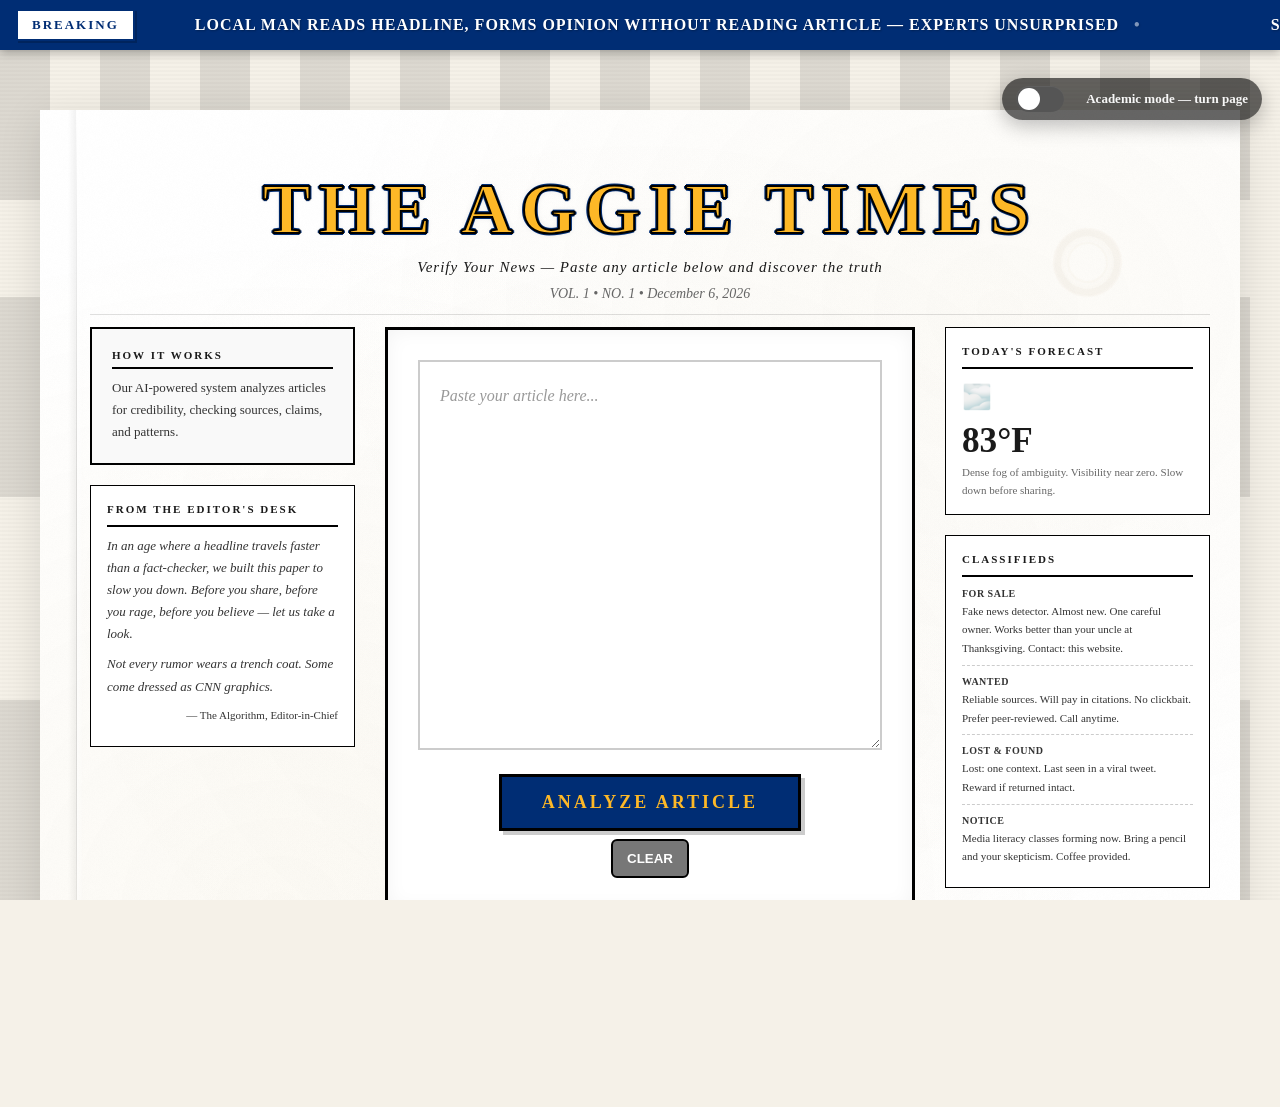
==== newsroom.html @ 31670857 "3/15/26 Updates" ====
<!DOCTYPE html>
<html lang="en">
<head>
  <meta charset="UTF-8" />
  <meta name="viewport" content="width=device-width, initial-scale=1.0" />
  <title>The Aggie Times • Fake News Detector</title>
  <style>
    /* Reset & Base */
    *, *::before, *::after {
      box-sizing: border-box;
    }

    html, body {
      margin: 0;
      padding: 0;
      min-height: 100vh;
      font-family: 'Times New Roman', Times, serif;
      background: #f5f1e8;
      color: #1a1a1a;
      overflow-x: hidden;
    }

    /* Printing Press Background */
    .press-bg {
      position: fixed;
      inset: 0;
      background: 
        repeating-linear-gradient(
          0deg,
          rgba(0,0,0,0.02) 0px,
          rgba(0,0,0,0.02) 2px,
          transparent 2px,
          transparent 4px
        ),
        #f5f1e8;
      z-index: 0;
      overflow: hidden;
    }

    .press-roller {
      position: absolute;
      width: 100%;
      height: 200px;
      background: repeating-linear-gradient(
        90deg,
        rgba(0,0,0,0.1) 0px,
        rgba(0,0,0,0.1) 50px,
        transparent 50px,
        transparent 100px
      );
      animation: roll 8s linear infinite;
    }

    .press-roller-1 {
      top: 0;
      animation-duration: 8s;
    }

    .press-roller-2 {
      top: 33%;
      animation-duration: 10s;
      animation-direction: reverse;
    }

    .press-roller-3 {
      bottom: 0;
      animation-duration: 12s;
    }

    @keyframes roll {
      from { transform: translateX(0); }
      to { transform: translateX(100px); }
    }

    /* Breaking News Ticker */
    .ticker-container {
      position: fixed;
      top: 0;
      left: 0;
      right: 0;
      height: 50px;
      background: #002D74;
      z-index: 1000;
      overflow: hidden;
      box-shadow: 0 2px 10px rgba(0,0,0,0.3);
      display: flex;
      align-items: center;
    }

    .ticker-label {
      flex-shrink: 0;
      background: #fff;
      color: #002D74;
      font-size: 13px;
      font-weight: 900;
      letter-spacing: 2px;
      padding: 6px 14px;
      margin-left: 16px;
      font-family: 'Times New Roman', Times, serif;
      text-transform: uppercase;
      border: 2px solid #002D74;
      box-shadow: 2px 2px 0 rgba(0,0,0,0.2);
      white-space: nowrap;
      z-index: 2;
    }

    .ticker-track-wrap {
      flex: 1;
      overflow: hidden;
      position: relative;
      height: 100%;
      display: flex;
      align-items: center;
    }

    .ticker {
      display: flex;
      white-space: nowrap;
      animation: tickerScroll 60s linear infinite;
    }

    .ticker-text {
      display: inline-block;
      padding: 0 60px;
      font-size: 16px;
      font-weight: 700;
      color: #fff;
      text-shadow: 1px 1px 2px rgba(0,0,0,0.3);
      letter-spacing: 1px;
    }

    .ticker-text .sep {
      opacity: 0.5;
      margin: 0 10px;
    }

    @keyframes tickerScroll {
      from { transform: translateX(0); }
      to { transform: translateX(-50%); }
    }

    /* Academic mode switch */
    .mode-switch-wrap {
      position: fixed;
      /* slightly higher so it sits between the ticker and newspaper */
      top: 78px;
      right: 18px;
      z-index: 1101;
      padding: 8px 14px; /* restored to previous length/size */
      background: rgba(0,0,0,0.6);
      border-radius: 999px;
      box-shadow: 0 6px 20px rgba(0,0,0,0.25);
      display: flex;
      align-items: center;
    }
    .mode-switch {
      display: inline-flex;
      align-items: center;
      gap: 12px;
      cursor: pointer;
      color: #fff;
      font-size: 14px;
      font-weight: 700;
      user-select: none;
    }
    .mode-switch input { display: none; }
    .mode-slider {
      width: 48px;
      height: 26px;
      background: #555;
      border-radius: 999px;
      position: relative;
      transition: background 0.25s ease, box-shadow 0.25s ease;
      box-shadow: inset 0 1px 0 rgba(255,255,255,0.06);
    }
    .mode-slider::after {
      content: '';
      position: absolute;
      width: 22px;
      height: 22px;
      background: #fff;
      border-radius: 50%;
      top: 2px;
      left: 2px;
      transition: transform 0.35s cubic-bezier(0.4, 0, 0.2, 1);
    }
    /* Toggle checked state: move knob and change background */
    .mode-switch input:checked + .mode-slider {
      background: #8FD19E; /* light green for academic mode */
      box-shadow: 0 2px 8px rgba(143,209,158,0.25);
      border: 1px solid rgba(0,0,0,0.12);
    }
    .mode-switch input:checked + .mode-slider::after {
      transform: translateX(24px);
    }
    .mode-switch .mode-label {
      margin-left: 10px;
      font-size: 13px;
      opacity: 0.95;
    }

    /* Masthead styling: restore classic centered masthead look.
       Keep site accent colors (blue/gold) used elsewhere in the header/ticker. */
    .newspaper-header {
      text-align: center;
      margin: 18px 0 12px;
      padding-bottom: 12px;
      border-bottom: 1px solid rgba(0,0,0,0.12);
    }
    .masthead {
      color: #FDB827; /* gold fill */
      font-family: 'Times New Roman', Times, serif;
      font-size: 72px; /* reduced from 96 to better match screenshot */
      font-weight: 900;
      letter-spacing: 8px;
      text-transform: uppercase;
      margin: 8px 0 6px;
      text-align: center;
      -webkit-text-stroke: 2px #000; /* black border */
      /* blue accent around letters + subtle glow */
      text-shadow:
        0 2px 0 #002D74,
        0 -2px 0 #002D74,
        2px 0 0 #002D74,
        -2px 0 0 #002D74,
        0 0 6px rgba(0,0,0,0.12);
    }
    .paper-tagline {
      margin-top: 6px;
      font-size: 15px;
      color: #333;
      font-style: italic;
      letter-spacing: 1px;
      text-align: center;
    }

    .aggies-logo {
      width: 60px;
      height: 60px;
      object-fit: contain;
      filter: drop-shadow(2px 2px 4px rgba(0,0,0,0.2));
      flex-shrink: 0;
      display: flex;
      align-items: center;
      justify-content: center;
      font-size: 50px;
      line-height: 1;
      position: relative;
    }

    .aggies-logo img {
      width: 100%;
      height: 100%;
      object-fit: contain;
      display: block;
    }

    .aggies-logo span {
      display: none;
    }

    .aggies-logo img[style*="display: none"] ~ span,
    .aggies-logo:not(:has(img)) span {
      display: block !important;
    }

    .date-line {
      font-size: 14px;
      color: #666;
      margin-top: 10px;
      font-style: italic;
    }

    .paper-tagline {
      font-size: 15px;
      color: #1a1a1a;
      margin-top: 8px;
      font-style: italic;
      letter-spacing: 1px;
    }

    /* Corner logo — positioned absolute, slightly rotated, in top-right of header */
    .corner-logo {
      position: absolute;
      top: -8px;
      right: -10px;
      width: 90px;
      height: 90px;
      object-fit: contain;
      transform: rotate(8deg);
      opacity: 0.85;
      filter: drop-shadow(1px 2px 4px rgba(0,0,0,0.15));
      /* Hide gracefully if image fails to load */
    }

    .corner-logo[src="ncat-logo.png"]:not([complete]) {
      display: none;
    }

    /* Newspaper Columns */
    .newspaper-content {
      display: grid;
      grid-template-columns: 1fr 2fr 1fr;
      gap: 30px;
      margin-bottom: 40px;
    }

    .column {
      display: flex;
      flex-direction: column;
      gap: 20px;
    }

    .headline-box {
      padding: 20px;
      border: 2px solid #000;
      background: #fff;
    }

    .headline {
      font-size: 2rem;
      font-weight: 900;
      margin: 0 0 10px;
      text-transform: uppercase;
      letter-spacing: 2px;
    }

    .subheadline {
      font-size: 1rem;
      margin: 0;
      color: #333;
      line-height: 1.6;
    }

    /* Article Box */
    .article-box {
      position: relative;
      padding: 30px;
      background: #fff;
      border: 3px solid #000;
      box-shadow: inset 0 0 20px rgba(0,0,0,0.05);
    }

    /* Ink Splatters */
    .ink-splatters {
      position: absolute;
      inset: 0;
      pointer-events: none;
      opacity: 0;
      transition: opacity 0.3s ease;
      z-index: 10;
    }

    .ink-splatters.active {
      opacity: 0.45;
    }

    .splatter {
      position: absolute;
      background: #1a1a1a;
      opacity: 0.45;
      animation: splatterAppear 0.6s ease-out backwards;
      filter: blur(1.5px);
    }

    .splatter-1 {
      width: 85px;
      height: 95px;
      top: 10%;
      left: 15%;
      clip-path: polygon(30% 0%, 70% 0%, 100% 30%, 100% 70%, 70% 100%, 30% 100%, 0% 70%, 0% 30%, 20% 10%, 50% 5%);
      transform: rotate(-15deg);
      animation-delay: 0.1s;
    }

    .splatter-2 {
      width: 65px;
      height: 70px;
      top: 30%;
      right: 20%;
      clip-path: polygon(40% 0%, 80% 0%, 100% 40%, 100% 80%, 60% 100%, 20% 100%, 0% 60%, 0% 20%, 25% 5%, 55% 10%);
      transform: rotate(25deg);
      animation-delay: 0.3s;
    }

    .splatter-3 {
      width: 110px;
      height: 105px;
      bottom: 25%;
      left: 10%;
      clip-path: polygon(25% 0%, 75% 0%, 100% 25%, 100% 75%, 75% 100%, 25% 100%, 0% 75%, 0% 25%, 15% 8%, 50% 3%);
      transform: rotate(-20deg);
      animation-delay: 0.5s;
    }

    .splatter-4 {
      width: 75px;
      height: 80px;
      top: 50%;
      right: 15%;
      clip-path: polygon(35% 0%, 65% 0%, 100% 35%, 100% 65%, 65% 100%, 35% 100%, 0% 65%, 0% 35%, 20% 12%, 50% 7%);
      transform: rotate(30deg);
      animation-delay: 0.7s;
    }

    .splatter-5 {
      width: 55px;
      height: 60px;
      bottom: 15%;
      right: 30%;
      clip-path: polygon(30% 0%, 70% 0%, 100% 30%, 100% 70%, 70% 100%, 30% 100%, 0% 70%, 0% 30%, 18% 8%, 50% 4%);
      transform: rotate(-25deg);
      animation-delay: 0.9s;
    }

    .splatter-6 {
      width: 95px;
      height: 100px;
      top: 20%;
      left: 50%;
      clip-path: polygon(28% 0%, 72% 0%, 100% 28%, 100% 72%, 72% 100%, 28% 100%, 0% 72%, 0% 28%, 22% 9%, 50% 5%);
      transform: rotate(18deg);
      animation-delay: 1.1s;
    }

    @keyframes splatterAppear {
      from {
        transform: scale(0) rotate(0deg);
        opacity: 0;
      }
      50% {
        transform: scale(1.1) rotate(180deg);
      }
      to {
        transform: scale(1) rotate(360deg);
        opacity: 0.75;
      }
    }

    .article-input {
      width: 100%;
      min-height: 300px;
      padding: 20px;
      font-size: 16px;
      line-height: 1.8;
      font-family: 'Times New Roman', Times, serif;
      color: #1a1a1a;
      background: #fff;
      border: 2px solid #ccc;
      resize: vertical;
      outline: none;
      transition: border-color 0.3s;
      position: relative;
      z-index: 1;
    }

    /* Highlight overlay that mirrors the textarea and shows <mark> highlights */
    .highlight-layer {
      position: absolute;
      left: 0; top: 0;
      pointer-events: auto; /* allow scrolling & Next button clicks */
      overflow: auto;
      font-family: 'Times New Roman', Times, serif;
      font-size: 16px;
      line-height: 1.8;
      color: transparent; /* real text comes from underlying textarea; marks will show background */
      z-index: 5;
      box-sizing: border-box;
    }
    .highlight-layer pre {
      margin: 0;
      color: #1a1a1a; /* text color for mirrored content */
      white-space: pre-wrap;
      word-break: break-word;
      font-family: inherit;
      font-size: inherit;
      line-height: inherit;
      padding: 20px; /* match textarea padding */
      box-sizing: border-box;
    }
    .highlight-layer mark {
      background: rgba(255, 230, 0, 0.45);
      padding: 0 2px;
      border-radius: 3px;
    }
    .highlight-layer mark.sig-quotes { background: rgba(196,30,58,0.25); }
    .highlight-layer mark.sig-stats { background: rgba(36,123,160,0.25); }
    .highlight-layer mark.sig-hedge { background: rgba(255,165,0,0.25); }
    .highlight-layer mark.sig-author { background: rgba(40,167,69,0.2); }
    .highlight-layer mark.sig-citations { background: rgba(0,45,116,0.18); }

    .highlight-next {
      position: absolute;
      right: 14px;
      top: 8px;
      z-index: 6;
      pointer-events: auto;
      background: rgba(0,0,0,0.7);
      color: #fff;
      border: none;
      padding: 6px 8px;
      border-radius: 6px;
      cursor: pointer;
      font-weight: 700;
      font-size: 12px;
    }

    .article-input::placeholder {
      color: #999;
      font-style: italic;
    }

    .article-input:focus {
      border-color: #c41e3a;
      box-shadow: 0 0 0 3px rgba(196, 30, 58, 0.1);
    }

    .analyze-btn {
      margin-top: 20px;
      padding: 15px 40px;
      font-size: 18px;
      font-weight: 900;
      font-family: 'Times New Roman', Times, serif;
      text-transform: uppercase;
      letter-spacing: 3px;
      color: #FDB827;
      background: #002D74;
      border: 3px solid #000;
      cursor: pointer;
      transition: all 0.3s ease;
      position: relative;
      z-index: 1;
      box-shadow: 4px 4px 0 rgba(0,0,0,0.2);
      display: block;
      margin-left: auto;
      margin-right: auto;
    }

    .analyze-btn:hover {
      background: #001f4f;
      transform: translateY(-2px);
      box-shadow: 6px 6px 0 rgba(0,0,0,0.2);
    }

    .analyze-btn:active {
      transform: translateY(0);
      box-shadow: 2px 2px 0 rgba(0,0,0,0.2);
    }

    .analyze-btn:disabled {
      opacity: 0.6;
      cursor: not-allowed;
      transform: none;
    }

    .info-box {
      padding: 20px;
      border: 2px solid #000;
      background: #f9f9f9;
    }

    .info-box h3 {
      font-size: 11px;
      font-weight: 900;
      margin: 0 0 8px;
      text-transform: uppercase;
      letter-spacing: 2px;
      border-bottom: 2px solid #000;
      padding-bottom: 6px;
      font-family: 'Times New Roman', Times, serif;
    }

    .info-box p {
      margin: 0;
      line-height: 1.7;
      color: #333;
      font-size: 13px;
    }

    /* Result Section */
    .result-section {
      margin-top: 40px;
      padding: 30px;
      border: 3px solid #000;
      background: #fff;
      display: none;
    }

    .result-section.show {
      display: block;
      animation: resultAppear 0.5s ease-out;
    }

    @keyframes resultAppear {
      from {
        opacity: 0;
        transform: translateY(20px);
      }
      to {
        opacity: 1;
        transform: translateY(0);
      }
    }

    /* Stamp Container */
    .stamp-container {
      position: relative;
      display: flex;
      justify-content: center;
      align-items: center;
      min-height: 200px;
      margin-bottom: 30px;
    }

    .stamp {
      position: absolute;
      padding: 30px 60px;
      border: 8px solid;
      border-radius: 5px;
      background: rgba(255,255,255,0.95);
      transform: rotate(-5deg);
      opacity: 0;
      pointer-events: none;
      box-shadow: 0 10px 30px rgba(0,0,0,0.3);
    }

    .stamp.verified {
      border-color: #28a745;
      color: #28a745;
    }

    .stamp.fake {
      border-color: #c41e3a;
      color: #c41e3a;
    }

    .stamp.show {
      opacity: 1;
      animation: stampAppear 0.6s cubic-bezier(0.68, -0.55, 0.265, 1.55);
    }

    @keyframes stampAppear {
      0% {
        transform: scale(0) rotate(-5deg);
        opacity: 0;
      }
      50% {
        transform: scale(1.2) rotate(-5deg);
      }
      100% {
        transform: scale(1) rotate(-5deg);
        opacity: 1;
      }
    }

    .stamp-text {
      font-size: 4rem;
      font-weight: 900;
      text-transform: uppercase;
      letter-spacing: 8px;
      text-align: center;
      margin-bottom: 10px;
    }

    .stamp-date {
      font-size: 1rem;
      text-align: center;
      font-weight: 700;
      text-transform: uppercase;
      letter-spacing: 2px;
    }

    .result-details {
      padding: 20px;
      background: #f9f9f9;
      border: 2px solid #000;
      font-size: 16px;
      line-height: 1.8;
      color: #333;
    }

    /* ===== AGED PAPER TEXTURE ===== */
    /* 3D page-turn effect: perspective + rotateY transforms */
    .flip-container {
      position: relative;
      width: 100%;
      perspective: 1200px;
      -webkit-perspective: 1200px;
      perspective-origin: left center;
    }
    .flip-container .newspaper-container {
      position: absolute;
      left: 0;
      top: 0;
      right: 0;
      width: 100%;
      transition: transform 0.48s cubic-bezier(0.4,0,0.2,1), box-shadow 0.3s ease, opacity 0.3s ease;
      transform-style: preserve-3d;
      backface-visibility: hidden;
      transform-origin: left center;
      will-change: transform;
    }
    .flip-container .page-front {
      z-index: 3;
      transform: rotateY(0deg) translateZ(0);
      box-shadow: 0 10px 40px rgba(0,0,0,0.12);
      pointer-events: auto;
    }
    .flip-container .page-back {
      z-index: 2;
      transform: rotateY(-180deg) translateZ(0);
      box-shadow: none;
      pointer-events: none;
    }
    .flip-container.flipped .page-front {
      transform: rotateY(180deg) translateZ(0);
      pointer-events: none;
      box-shadow: none;
    }
    .flip-container.flipped .page-back {
      transform: rotateY(0deg) translateZ(0);
      pointer-events: auto;
      box-shadow: 0 10px 40px rgba(0,0,0,0.12);
    }

    .newspaper-container {
      position: relative;
      z-index: 1;
      max-width: 1200px;
      margin: 0 auto;
      padding: 40px 30px 40px 50px; /* extra left for fold */
      background: #fff;
      box-shadow:
        0 0 30px rgba(0,0,0,0.2),
        inset 0 0 120px rgba(180,150,80,0.08),
        inset 0 0 60px rgba(100,80,40,0.05);
      min-height: calc(100vh - 180px);
      transition: margin-top 0.3s ease;
      backface-visibility: hidden;
    }
    /* space between the top ticker / controls and the newspaper header */
    .newspaper-wrapper {
      padding-top: 110px; /* move newspaper up closer to header */
    }

    /* Noise/grain overlay for aged paper */
    .newspaper-container::before {
      content: '';
      position: absolute;
      inset: 0;
      background-image:
        url("data:image/svg+xml,%3Csvg viewBox='0 0 200 200' xmlns='http://www.w3.org/2000/svg'%3E%3Cfilter id='noise'%3E%3CfeTurbulence type='fractalNoise' baseFrequency='0.9' numOctaves='4' stitchTiles='stitch'/%3E%3CfeColorMatrix type='saturate' values='0'/%3E%3C/filter%3E%3Crect width='100%25' height='100%25' filter='url(%23noise)' opacity='0.04'/%3E%3C/svg%3E");
      background-repeat: repeat;
      background-size: 150px 150px;
      pointer-events: none;
      z-index: 0;
      opacity: 0.6;
      mix-blend-mode: multiply;
    }

    /* Subtle yellowing / aging gradient */
    .newspaper-container::after {
      content: '';
      position: absolute;
      inset: 0;
      background: radial-gradient(ellipse at 20% 80%, rgba(210,180,100,0.07) 0%, transparent 60%),
                  radial-gradient(ellipse at 80% 20%, rgba(200,170,90,0.05) 0%, transparent 50%),
                  radial-gradient(ellipse at 50% 50%, rgba(180,150,80,0.03) 0%, transparent 70%);
      pointer-events: none;
      z-index: 0;
    }

    /* Make sure content appears above paper texture layers */
    .newspaper-header,
    .newspaper-content,
    .result-section,
    .newspaper-footer {
      position: relative;
      z-index: 1;
    }

    /* ===== FOLD CREASE (left edge) ===== */
    .fold-crease {
      position: absolute;
      left: 36px;
      top: 0;
      bottom: 0;
      width: 1px;
      background: linear-gradient(
        to bottom,
        transparent 0%,
        rgba(0,0,0,0.06) 10%,
        rgba(0,0,0,0.12) 30%,
        rgba(0,0,0,0.15) 50%,
        rgba(0,0,0,0.12) 70%,
        rgba(0,0,0,0.06) 90%,
        transparent 100%
      );
      z-index: 2;
      pointer-events: none;
    }

    /* shadow to left of fold gives 3D paper effect */
    .fold-crease::before {
      content: '';
      position: absolute;
      left: -8px;
      top: 0;
      bottom: 0;
      width: 8px;
      background: linear-gradient(to right, transparent, rgba(0,0,0,0.05));
    }

    .fold-crease::after {
      content: '';
      position: absolute;
      left: 1px;
      top: 0;
      bottom: 0;
      width: 6px;
      background: linear-gradient(to right, rgba(255,255,255,0.5), transparent);
    }

    /* ===== COFFEE RING STAIN ===== */
    .coffee-ring {
      position: absolute;
      width: 90px;
      height: 90px;
      border-radius: 50%;
      border: 6px solid rgba(150, 100, 40, 0.10);
      box-shadow:
        0 0 0 2px rgba(150, 100, 40, 0.05),
        inset 0 0 8px rgba(150, 100, 40, 0.07);
      pointer-events: none;
      z-index: 2;
      transform: rotate(-12deg);
    }

    .coffee-ring::before {
      content: '';
      position: absolute;
      inset: 6px;
      border-radius: 50%;
      border: 2px solid rgba(150, 100, 40, 0.04);
    }

    .coffee-ring-1 {
      bottom: 80px;
      right: 60px;
      width: 90px;
      height: 90px;
    }

    .coffee-ring-2 {
      top: 120px;
      right: 120px;
      width: 65px;
      height: 65px;
      transform: rotate(8deg);
      border-color: rgba(130, 90, 30, 0.07);
      opacity: 0.7;
    }

    /* ===== NEWSPAPER FOOTER ===== */
    .newspaper-footer {
      border-top: 3px double #000;
      margin-top: 40px;
      padding-top: 16px;
      display: grid;
      grid-template-columns: 1fr 1fr 1fr;
      gap: 20px;
      font-size: 11px;
      color: #555;
      line-height: 1.6;
    }

    .newspaper-footer .foot-col {
      padding: 0 10px;
    }

    .newspaper-footer .foot-col:not(:last-child) {
      border-right: 1px solid #ccc;
    }

    .newspaper-footer strong {
      display: block;
      font-size: 10px;
      letter-spacing: 1px;
      text-transform: uppercase;
      margin-bottom: 6px;
      border-bottom: 1px solid #ccc;
      padding-bottom: 4px;
    }

    /* ===== EDITORS DESK / WEATHER / CLASSIFIEDS BOXES ===== */
    .editors-box, .weather-box, .classifieds-box {
      padding: 14px 16px;
      border: 1.5px solid #000;
      background: #fff;
      font-size: 13px;
      line-height: 1.7;
    }

    .editors-box h4, .weather-box h4, .classifieds-box h4 {
      margin: 0 0 8px;
      font-size: 11px;
      text-transform: uppercase;
      letter-spacing: 2px;
      border-bottom: 2px solid #000;
      padding-bottom: 6px;
      font-weight: 900;
    }

    .editors-box p, .weather-box p, .classifieds-box p {
      margin: 0 0 8px;
      color: #333;
      font-style: italic;
    }

    .editors-sig {
      font-style: normal !important;
      font-size: 11px;
      color: #666;
      text-align: right;
      margin-top: 6px !important;
    }

    .weather-temp {
      font-size: 2.2rem;
      font-weight: 900;
      line-height: 1;
      margin: 6px 0 4px;
      font-style: normal !important;
      color: #1a1a1a;
    }

    .weather-icon {
      font-size: 1.5rem;
    }

    .weather-detail {
      font-size: 11px;
      color: #666;
      font-style: normal !important;
    }

    .classifieds-item {
      border-bottom: 1px dashed #ccc;
      padding-bottom: 7px;
      margin-bottom: 7px;
      font-size: 11px;
      color: #333;
      font-style: normal !important;
    }

    .classifieds-item:last-child {
      border-bottom: none;
      margin-bottom: 0;
    }

    .classifieds-item strong {
      display: block;
      font-size: 10px;
      text-transform: uppercase;
      letter-spacing: 0.5px;
    }

    /* ===== STOP THE PRESSES TOAST ===== */
    .stop-presses-toast {
      position: fixed;
      top: 70px;
      left: 50%;
      transform: translateX(-50%) translateY(-20px);
      background: #1a1a1a;
      color: #fff;
      font-family: 'Times New Roman', Times, serif;
      font-size: 13px;
      font-weight: 900;
      letter-spacing: 3px;
      text-transform: uppercase;
      padding: 10px 28px;
      border: 2px solid #c41e3a;
      box-shadow: 0 4px 20px rgba(0,0,0,0.4);
      opacity: 0;
      pointer-events: none;
      transition: opacity 0.3s ease, transform 0.3s ease;
      z-index: 1100;
      white-space: nowrap;
    }

    .stop-presses-toast.show {
      opacity: 1;
      transform: translateX(-50%) translateY(0);
    }

    /* ===== Responsive ===== */
    @media (max-width: 968px) {
      .newspaper-content {
        grid-template-columns: 1fr;
      }

      .masthead {
        font-size: 2.5rem;
        letter-spacing: 4px;
      }

      .stamp-text {
        font-size: 2.5rem;
        letter-spacing: 4px;
      }

      .newspaper-footer {
        grid-template-columns: 1fr;
      }

      .newspaper-footer .foot-col:not(:last-child) {
        border-right: none;
        border-bottom: 1px solid #ccc;
        padding-bottom: 12px;
      }
    }
  </style>
</head>
<body>
  <!-- Printing press background animation -->
  <div class="press-bg">
    <div class="press-roller press-roller-1"></div>
    <div class="press-roller press-roller-2"></div>
    <div class="press-roller press-roller-3"></div>
  </div>

  <!-- Result Banner (shows VERIFIED or FAKE - impossible to miss) -->
  <div class="result-banner" id="resultBanner">
    <span class="result-banner-text" id="resultBannerText"></span>
  </div>

  <!-- Academic mode switch -->
  <div class="mode-switch-wrap">
    <label class="mode-switch">
      <input type="checkbox" id="academicMode" />
      <span class="mode-slider"></span>
      <span class="mode-label">Academic mode — turn page</span>
    </label>
  </div>

  <!-- Breaking News Ticker -->
  <div class="ticker-container">
    <div class="ticker-label">BREAKING</div>
    <div class="ticker-track-wrap">
      <div class="ticker" id="tickerTrack"></div>
    </div>
  </div>

  <!-- Newspaper with page-turn -->
  <div class="newspaper-wrapper" id="newspaperWrapper">
    <div class="flip-container" id="flipContainer">
      <!-- FRONT PAGE -->
      <div class="newspaper-container page-front">
        <!-- Server error banner (hidden unless server errors occur) -->
        <div id="serverErrorBanner" style="display:none; position:fixed; top:58px; left:50%; transform:translateX(-50%); z-index:1200; background:#c41e3a; color:#fff; padding:8px 12px; border-radius:6px; box-shadow:0 4px 12px rgba(0,0,0,0.25); font-weight:700;">Server unreachable — results may be unavailable</div>
        <div class="fold-crease"></div>
        <div class="coffee-ring coffee-ring-1"></div>
        <div class="coffee-ring coffee-ring-2"></div>
        <div class="newspaper-header">
          <img src="ncat-logo.png" alt="NCAT Aggies" class="corner-logo">
          <h1 class="masthead">THE AGGIE TIMES</h1>
          <div class="paper-tagline">Verify Your News &mdash; Paste any article below and discover the truth</div>
          <div class="date-line">VOL. 1 • NO. 1 • <span id="currentDate"></span></div>
        </div>
        <div class="newspaper-content">
          <div class="column left-column">
            <div class="info-box">
              <h3>HOW IT WORKS</h3>
              <p>Our AI-powered system analyzes articles for credibility, checking sources, claims, and patterns.</p>
            </div>
            <div class="editors-box">
              <h4>From the Editor's Desk</h4>
              <p>In an age where a headline travels faster than a fact-checker, we built this paper to slow you down. Before you share, before you rage, before you believe — let us take a look.</p>
              <p>Not every rumor wears a trench coat. Some come dressed as CNN graphics.</p>
              <p class="editors-sig">— The Algorithm, Editor-in-Chief</p>
            </div>
          </div>
          <div class="column center-column">
            <div class="article-box" id="articleBox">
              <div class="ink-splatters" id="inkSplatters">
                <div class="splatter splatter-1"></div>
                <div class="splatter splatter-2"></div>
                <div class="splatter splatter-3"></div>
                <div class="splatter splatter-4"></div>
                <div class="splatter splatter-5"></div>
                <div class="splatter splatter-6"></div>
              </div>
              <textarea class="article-input" id="articleInput" placeholder="Paste your article here..." rows="12"></textarea>
              <div style="display:flex; flex-direction:column; align-items:center; gap:8px;">
                <button class="analyze-btn" id="analyzeBtn">
                  <span class="btn-text">ANALYZE ARTICLE</span>
                  <span class="btn-loading" style="display:none;">ANALYZING...</span>
                </button>
                <button id="clearBtn" class="btn" style="padding:10px 14px; font-weight:700; background:#777; color:#fff; border:2px solid #000; cursor:pointer; border-radius:6px;">CLEAR</button>
              </div>
            </div>
          </div>
          <div class="column right-column">
            <div class="weather-box" id="weatherBox">
              <h4>Today's Forecast</h4>
              <div class="weather-icon" id="weatherIcon">⛅</div>
              <div class="weather-temp" id="weatherTemp">—°</div>
              <div class="weather-detail" id="weatherDetail">Partly cloudy with a <strong>HIGH CHANCE</strong> of misinformation. Carry your critical thinking umbrella.</div>
            </div>
            <div class="classifieds-box">
              <h4>Classifieds</h4>
              <div class="classifieds-item">
                <strong>For Sale</strong>
                Fake news detector. Almost new. One careful owner. Works better than your uncle at Thanksgiving. Contact: this website.
              </div>
              <div class="classifieds-item">
                <strong>Wanted</strong>
                Reliable sources. Will pay in citations. No clickbait. Prefer peer-reviewed. Call anytime.
              </div>
              <div class="classifieds-item">
                <strong>Lost & Found</strong>
                Lost: one context. Last seen in a viral tweet. Reward if returned intact.
              </div>
              <div class="classifieds-item">
                <strong>Notice</strong>
                Media literacy classes forming now. Bring a pencil and your skepticism. Coffee provided.
              </div>
            </div>
          </div>
        </div>
        <div class="result-section" id="resultSection">
          <div class="stamp-container" id="stampContainer">
            <div class="stamp verified" id="verifiedStamp">
              <div class="stamp-text">VERIFIED</div>
              <div class="stamp-date">AUTHENTIC</div>
            </div>
            <div class="stamp fake" id="fakeStamp">
              <div class="stamp-text">FAKE</div>
              <div class="stamp-date">UNVERIFIED</div>
            </div>
          </div>
          <div class="result-details" id="resultDetails"></div>
        </div>

        <footer class="newspaper-footer">
          <div class="foot-col">
            <strong>Editorial Board</strong>
            Editor-in-Chief: The Algorithm<br>
            Deputy Editor: Gradient Descent<br>
            Fact-Check Desk: Neural Net<br>
            Corrections: Backpropagation
          </div>
          <div class="foot-col" style="text-align:center;">
            <strong>The Aggie Times</strong>
            Printed by Aggie Press, A&amp;T Campus<br>
            <em>Est. 2025 • Truth Above All</em><br>
            <br>
            <small style="font-size:10px; color:#888;">Price: Free (truth is priceless)</small>
          </div>
          <div class="foot-col" style="text-align:right;">
            <strong>Subscription Info</strong>
            Digital: Free forever<br>
            Print: Ask your professor<br>
            Archives: Coming soon<br>
            Tip line: paste@aggietimes.edu
          </div>
        </footer>
      </div>

      <!-- BACK PAGE (Academic Edition) -->
      <div class="newspaper-container page-back">
        <div class="fold-crease"></div>
        <div class="coffee-ring coffee-ring-1"></div>
        <div class="coffee-ring coffee-ring-2"></div>
        <div class="newspaper-header academic-header">
          <img src="ncat-logo.png" alt="NCAT Aggies" class="corner-logo">
          <h1 class="masthead">THE AGGIE TIMES</h1>
          <div class="paper-tagline">Academic Edition &mdash; Stricter verification for research and high-stakes fact-checking</div>
          <div class="academic-rule"></div>
          <div class="date-line">VOL. 1 • NO. 1 • <span id="currentDateBack"></span> &nbsp;•&nbsp; <span class="academic-badge">ACADEMIC EDITION</span></div>
        </div>
        <div class="newspaper-content">
          <div class="column left-column">
            <div class="editors-box academic-box" style="border-color:#1a5f1a;">
              <h4 style="border-color:#1a5f1a;">What We Check</h4>
              <div class="check-item">
                <span class="check-label">Source Credibility</span>
                <p class="check-desc">Are citations peer-reviewed? Do named outlets have editorial standards?</p>
              </div>
              <div class="check-item">
                <span class="check-label">Claim Consistency</span>
                <p class="check-desc">Do the article's claims align internally and with established record?</p>
              </div>
              <div class="check-item">
                <span class="check-label">Emotional Language</span>
                <p class="check-desc">High-affect language and loaded framing are flagged as credibility risks.</p>
              </div>
              <div class="check-item">
                <span class="check-label">Citation Quality</span>
                <p class="check-desc">Vague sourcing ("experts say") is weighted against specific attributions.</p>
              </div>
              <div class="check-item">
                <span class="check-label">Publication Context</span>
                <p class="check-desc">Satire sites, known misinformation outlets, and unverified blogs are flagged.</p>
              </div>
            </div>
          </div>
          <div class="column center-column">
            <div class="article-box" id="articleBoxAcademic">
              <div class="ink-splatters" id="inkSplattersAcademic">
                <div class="splatter splatter-1"></div>
                <div class="splatter splatter-2"></div>
                <div class="splatter splatter-3"></div>
                <div class="splatter splatter-4"></div>
                <div class="splatter splatter-5"></div>
                <div class="splatter splatter-6"></div>
              </div>
              <textarea class="article-input" id="articleInputAcademic" placeholder="Paste your article here (academic verification)..." rows="12"></textarea>
              <div style="display:flex; flex-direction:column; align-items:center; gap:8px;">
                <button class="analyze-btn academic-btn" id="analyzeBtnAcademic">
                  <span class="btn-text">ANALYZE (ACADEMIC)</span>
                  <span class="btn-loading" style="display:none;">ANALYZING...</span>
                </button>
                <button id="clearBtnAcademic" class="btn" style="padding:10px 14px; font-weight:700; background:#145214; color:#fff; border:2px solid #000; cursor:pointer; border-radius:6px;">CLEAR</button>
              </div>
            </div>
          </div>
          <div class="column right-column">
            <div class="info-box academic-box">
              <h3>ACADEMIC MODE</h3>
              <p>Uses stricter criteria, claim extraction, and evidence-based prompts. Best for research and high-stakes verification.</p>
            </div>
            <div class="classifieds-box academic-box" style="border-color:#1a5f1a;">
              <h4 style="border-color:#1a5f1a;">Research Standards</h4>
              <div class="classifieds-item">
                <strong>Burden of Proof</strong>
                Academic mode requires corroboration from at least two independent, verifiable sources before a claim is considered credible.
              </div>
              <div class="classifieds-item">
                <strong>Citing a Flagged Article</strong>
                If an article is flagged, note it as "unverified" in your bibliography and seek a primary source for the underlying claim.
              </div>
              <div class="classifieds-item">
                <strong>Confidence Scores</strong>
                Results include a confidence percentage. Scores below 75% should be treated as inconclusive for academic purposes.
              </div>
            </div>
          </div>
        </div>
        <div class="result-section" id="resultSectionAcademic">
          <div class="stamp-container" id="stampContainerAcademic">
            <div class="stamp verified" id="verifiedStampAcademic">
              <div class="stamp-text">VERIFIED</div>
              <div class="stamp-date">AUTHENTIC</div>
            </div>
            <div class="stamp fake" id="fakeStampAcademic">
              <div class="stamp-text">FAKE</div>
              <div class="stamp-date">UNVERIFIED</div>
            </div>
          </div>
          <div class="result-details" id="resultDetailsAcademic"></div>
        </div>

        <footer class="newspaper-footer">
          <div class="foot-col">
            <strong>Academic Standards</strong>
            Verification Method: LLM + LSTM<br>
            Evidence Threshold: Strict<br>
            Confidence Required: 75%+<br>
            Last Model Update: 2025
          </div>
          <div class="foot-col" style="text-align:center;">
            <strong>The Aggie Times — Academic Edition</strong>
            Printed by Aggie Press, A&amp;T Campus<br>
            <em>Est. 2025 • Truth Above All</em><br>
            <br>
            <small style="font-size:10px; color:#888;">For research use. Not a substitute for peer review.</small>
          </div>
          <div class="foot-col" style="text-align:right;">
            <strong>Research Desk</strong>
            Editor: The Algorithm<br>
            Fact-Check: Neural Net<br>
            Citations: Backpropagation<br>
            Contact: research@aggietimes.edu
          </div>
        </footer>
      </div>
    </div>
  </div>

  <!-- Stop the Presses Toast -->
  <div class="stop-presses-toast" id="stopPressesToast">🗞 STOP THE PRESSES!</div>

  <script>
    // ===== DATE =====
    var dateStr = new Date().toLocaleDateString('en-US', { year: 'numeric', month: 'long', day: 'numeric' });
    document.getElementById('currentDate').textContent = dateStr;
    var backEl = document.getElementById('currentDateBack');
    if (backEl) backEl.textContent = dateStr;

    // ===== DYNAMIC TICKER HEADLINES =====
    var TICKER_HEADLINES = [
      "LOCAL MAN READS HEADLINE, FORMS OPINION WITHOUT READING ARTICLE — EXPERTS UNSURPRISED",
      "STUDY: 9 OUT OF 10 STUDIES CITED ON SOCIAL MEDIA WERE MISREAD",
      "SCIENTISTS BAFFLED AS VIRAL POST TURNS OUT TO BE FROM 2014",
      "POLITICIAN CLAIMS QUOTE WAS 'TAKEN OUT OF CONTEXT' — QUOTE WAS ENTIRE SPEECH",
      "UNCLE AT THANKSGIVING CITED AS MOST PROLIFIC FAKE NEWS SPREADER OF DECADE",
      "BREAKING: SCREENSHOT OF TWEET USED AS PRIMARY SOURCE FOR SECOND TIME THIS WEEK",
      "AREA NEWSPAPER FACT-CHECKS SELF, FINDS MIXED RESULTS",
      "EXPERTS WARN OF DANGEROUS NEW DISORDER: READING ONLY THE HEADLINE",
      "AGGIE TIMES FAKE NEWS DETECTOR ACHIEVES SENTIENCE, STILL RECOMMENDS CITING YOUR SOURCES",
      "MAN WHO 'DID HIS OWN RESEARCH' REPORTEDLY GOOGLED FOR 4 MINUTES",
      "MISINFORMATION TRAVELS AROUND WORLD BEFORE TRUTH LACES UP BOOTS — AGAIN",
      "LOCAL GRANDMA SHARES ARTICLE FROM 'CHANNEL45NEWSDAILYINFO.NET' — WE'RE ON THE CASE",
      "CLICKBAIT HEADLINE CONTAINS EXACTLY ONE TRUTHFUL WORD — SOURCES SAY",
      "JOURNALISTS STILL EXIST, CONTINUE DOING JOURNALISM DESPITE RUMORS TO CONTRARY",
    ];

    function buildTicker(headlines) {
      var track = document.getElementById('tickerTrack');
      if (!track) return;
      // Double the set so seamless loop works
      var allItems = headlines.concat(headlines);
      var html = allItems.map(function(h) {
        return '<span class="ticker-text">' + h + ' <span class="sep">•</span></span>';
      }).join('');
      track.innerHTML = html;
      // Dynamically set animation duration based on content length
      var totalChars = allItems.reduce(function(acc, h) { return acc + h.length; }, 0);
      var duration = Math.max(40, totalChars * 0.12);
      track.style.animationDuration = duration + 's';
    }

    buildTicker(TICKER_HEADLINES);

    function setTickerAnalyzing() {
      var track = document.getElementById('tickerTrack');
      if (!track) return;
      var msgs = [
        "FACT-CHECK IN PROGRESS — STAND BY FOR VERDICT",
        "PRESSES ROLLING — AWAITING ANALYSIS RESULTS",
        "REPORTER ON THE SCENE — GATHERING EVIDENCE NOW",
        "HOLD THE FRONT PAGE — ANALYSIS UNDERWAY",
      ];
      var doubled = msgs.concat(msgs);
      track.innerHTML = doubled.map(function(m) {
        return '<span class="ticker-text" style="color:#ffe080;">' + m + ' <span class="sep" style="opacity:0.5;">◆</span></span>';
      }).join('');
      track.style.animationDuration = '20s';
    }

    function resetTicker() {
      buildTicker(TICKER_HEADLINES);
    }

    // ===== WEATHER BOX =====
    var weatherConditions = [
      { icon: '⛈', temp: null, detail: 'Severe misinformation storm. Do not share without umbrella.' },
      { icon: '⛅', temp: null, detail: 'Partly cloudy with a <strong>HIGH CHANCE</strong> of misinformation. Carry your critical thinking umbrella.' },
      { icon: '☀️', temp: null, detail: 'Clear skies for media literacy today. Good day to read primary sources.' },
      { icon: '🌫️', temp: null, detail: 'Dense fog of ambiguity. Visibility near zero. Slow down before sharing.' },
      { icon: '🌪️', temp: null, detail: 'Viral tornado conditions. Seek shelter in reputable outlets.' },
      { icon: '❄️', temp: null, detail: 'Ice-cold takes incoming. Warm up with some verified facts.' },
    ];
    var todayWeather = weatherConditions[Math.floor(Math.random() * weatherConditions.length)];
    var fakeTemp = Math.floor(Math.random() * 30) + 55; // 55–84°F
    document.getElementById('weatherIcon').textContent = todayWeather.icon;
    document.getElementById('weatherTemp').textContent = fakeTemp + '°F';
    document.getElementById('weatherDetail').innerHTML = todayWeather.detail;

    // ===== STOP THE PRESSES TOAST =====
    function showStopThePresses() {
      var toast = document.getElementById('stopPressesToast');
      if (!toast) return;
      toast.classList.add('show');
      setTimeout(function() { toast.classList.remove('show'); }, 2200);
    }

    // ===== STAMP SOUND =====
    function playStampSound() {
      try {
        var audioContext = new (window.AudioContext || window.webkitAudioContext)();
        var oscillator = audioContext.createOscillator();
        var gainNode = audioContext.createGain();
        oscillator.connect(gainNode);
        gainNode.connect(audioContext.destination);
        oscillator.frequency.value = 200;
        oscillator.type = 'square';
        gainNode.gain.setValueAtTime(0.3, audioContext.currentTime);
        gainNode.gain.exponentialRampToValueAtTime(0.01, audioContext.currentTime + 0.1);
        oscillator.start(audioContext.currentTime);
        oscillator.stop(audioContext.currentTime + 0.1);
      } catch (e) {}
    }

    var newspaperWrapper = document.getElementById('newspaperWrapper');
    var flipContainer = document.getElementById('flipContainer');
    var academicModeCheckbox = document.getElementById('academicMode');
    var articleInput = document.getElementById('articleInput');
    var articleInputAcademic = document.getElementById('articleInputAcademic');
    var analyzeBtn = document.getElementById('analyzeBtn');
    var analyzeBtnAcademic = document.getElementById('analyzeBtnAcademic');
    var clearBtn = document.getElementById('clearBtn');
    var clearBtnAcademic = document.getElementById('clearBtnAcademic');
    var resultBanner = document.getElementById('resultBanner');
    var resultBannerText = document.getElementById('resultBannerText');
    var serverBanner = document.getElementById('serverErrorBanner');

    function displayBanner(msg, kind) {
      try {
        if (!serverBanner) return;
        // kind: 'error'|'success'|'warn'
        var bg = kind === 'success' ? '#28a745' : (kind === 'warn' ? '#ff8c00' : '#c41e3a');
        serverBanner.style.background = bg;
        serverBanner.style.display = 'block';
        serverBanner.textContent = msg;
        setTimeout(function(){ serverBanner.style.display = 'none'; }, 6000);
      } catch (e) { console.log('banner failed', e); }
    }

    function animatePageFlip(toAcademic) {
      if (!flipContainer) return;
      if (flipContainer.classList.contains('is-flipping')) return;

      var activePage = toAcademic
        ? document.querySelector('.page-front')
        : document.querySelector('.page-back');
      var activeHeight = activePage ? activePage.offsetHeight : flipContainer.offsetHeight;
      if (activeHeight > 0) {
        flipContainer.style.height = activeHeight + 'px';
      }

      flipContainer.classList.remove('to-back', 'to-front');
      flipContainer.classList.add('is-flipping', toAcademic ? 'to-back' : 'to-front');

      // Apply the flipped class immediately so the UI responds to the click without perceived delay,
      // then remove the temporary flipping classes after the transition completes.
      flipContainer.classList.toggle('flipped', toAcademic);

      setTimeout(function() {
        flipContainer.classList.remove('is-flipping', 'to-back', 'to-front');
        flipContainer.style.height = 'auto';
        syncFlipHeight();
      }, 480);
    }

    if (academicModeCheckbox && flipContainer) {
      flipContainer.classList.toggle('flipped', academicModeCheckbox.checked);
      academicModeCheckbox.addEventListener('change', function() {
        var isChecked = this.checked;
        if (isChecked) articleInputAcademic.value = articleInput.value;
        else articleInput.value = articleInputAcademic.value;

        animatePageFlip(isChecked);

        if (newspaperWrapper) {
          var topOffset = newspaperWrapper.getBoundingClientRect().top + window.scrollY - 60;
          window.scrollTo({ top: Math.max(0, topOffset), behavior: 'smooth' });
        }
      });
    }

    function syncFlipHeight() {
      if (!flipContainer) return;
      flipContainer.style.height = 'auto';
    }

    // Run on load and on resize
    window.addEventListener('load', syncFlipHeight);
    window.addEventListener('resize', syncFlipHeight);

    articleInput.addEventListener('input', function() {
      if (!academicModeCheckbox || !academicModeCheckbox.checked) articleInputAcademic.value = this.value;
    });
    if (articleInputAcademic) {
      articleInputAcademic.addEventListener('input', function() {
        if (academicModeCheckbox && academicModeCheckbox.checked) articleInput.value = this.value;
      });
    }

    // ===== PASTE SANITIZER =====
    function cleanPastedText(text) {
      if (!text) return '';
      // remove image URLs
      text = text.replace(/\bhttps?:\/\/\S+\.(?:jpg|jpeg|png|gif|svg|webp)(?:\?\S*)?/gi, '');
      // remove markdown image syntax
      text = text.replace(/!\[.*?\]\(.*?\)/g, '');
      // strip any HTML tags that may have been copied
      text = text.replace(/<[^>]+>/g, '');
      // normalize whitespace
      text = text.replace(/\r\n/g, '\n').replace(/\t/g, ' ');

      var lines = text.split(/\n+/).map(function(l){ return l.trim(); }).filter(Boolean);
      var keep = [];
      var skipWords = ['related', 'advert', 'sponsored', 'share', 'comments', 'read more', 'see also', 'related articles'];
      for (var i=0;i<lines.length;i++){
        var l = lines[i];
        var ll = l.toLowerCase();
        // skip short noisy lines
        if (l.length < 30) continue;
        // skip boilerplate lines / ad indicators
        var skip = false;
        for (var k=0;k<skipWords.length;k++){ if (ll.indexOf(skipWords[k]) !== -1) { skip = true; break; } }
        if (skip) continue;
        // skip lines that look like image captions or source credits
        if (/^(image|photo|picture|caption|photograph|source|credit|by)[:\-\s]/i.test(l)) continue;
        // skip lines containing common agency credits or copyright markers
        if (/\b(getty|reuters|ap\b|associated press|shutterstock|©|copyright|via)\b/i.test(l)) continue;
        // remove inline/parenthetical captions like "(Photo: ...)", "— Photo by ...", "(Image: ...)"
        if (/\(?(?:photo|image|picture|caption|photograph)[^)]*\)?/i.test(l)) continue;

        // Heuristic: remove headline/teaser-like lines
        //  - many Title Case words, short length, no sentence-ending punctuation
        var words = l.split(/\s+/).filter(Boolean);
        var titleCaseCount = 0;
        for (var j=0;j<words.length;j++){ if (/^[A-Z][a-z]/.test(words[j])) titleCaseCount++; }
        var titleRatio = words.length ? (titleCaseCount / words.length) : 0;
        var hasCamel = /[a-z][A-Z]/.test(l); // e.g., 'Morning VitalityNerve'
        var adKeywords = /\b(costco|shoppers|find|facelift|buy|deal|promo|sponsored|subscribe|subscribe|bottle|vitality|nerve)\b/i;
        if ((titleRatio > 0.6 && l.length < 120 && !/[.!?]\s*$/.test(l)) || hasCamel || adKeywords.test(l)) continue;

        keep.push(l);
      }

      if (keep.length === 0) {
        // fallback: return original cleaned text but stripped of tiny lines
        return lines.join('\n\n');
      }
      return keep.join('\n\n');
    }

    function handlePasteIntoTextarea(e) {
      try {
        e.preventDefault();
        var clipboard = (e.clipboardData || window.clipboardData);
        var pasted = clipboard.getData('text/plain') || '';
        var cleaned = cleanPastedText(pasted);
        var ta = e.target;
        var start = ta.selectionStart || 0;
        var end = ta.selectionEnd || 0;
        var val = ta.value || '';
        ta.value = val.slice(0, start) + cleaned + val.slice(end);
        var newPos = start + cleaned.length;
        ta.selectionStart = ta.selectionEnd = newPos;
        // trigger input handlers to sync academic/regular fields
        ta.dispatchEvent(new Event('input', { bubbles: true }));
      } catch (err) { console.error('paste sanitize failed', err); }
    }

    if (articleInput) articleInput.addEventListener('paste', handlePasteIntoTextarea);
    if (articleInputAcademic) articleInputAcademic.addEventListener('paste', handlePasteIntoTextarea);

      // Helper: select/scroll to first match of a regex or substring inside a textarea
      function focusMatchInTextarea(ta, pattern) {
        if (!ta || !pattern) return false;
        var text = ta.value || '';
        var idx = -1;
        if (pattern instanceof RegExp) {
          var m = text.match(pattern);
          if (m && m.index !== undefined) idx = m.index;
          else if (m && m[0]) idx = text.indexOf(m[0]);
        } else {
          idx = text.toLowerCase().indexOf(pattern.toLowerCase());
        }
        if (idx >= 0) {
          var len = 0;
          if (pattern instanceof RegExp) {
            var m2 = text.substring(idx).match(pattern);
            len = m2 && m2[0] ? m2[0].length : 0;
          } else {
            len = pattern.length;
          }
          ta.focus();
          ta.selectionStart = idx;
          ta.selectionEnd = idx + Math.max(1, len);
          ta.scrollTop = ta.selectionStart; // rough
          return true;
        }
        return false;
      }

    function resetResults(opts) {
      var r = opts.resultSection, v = opts.verifiedStamp, f = opts.fakeStamp, d = opts.resultDetails, ink = opts.inkSplatters;
      if (r) r.classList.remove('show');
      if (v) v.classList.remove('show');
      if (f) f.classList.remove('show');
      resultBanner.classList.remove('show', 'verified', 'fake');
      resultBannerText.textContent = '';
      if (newspaperWrapper) newspaperWrapper.classList.remove('has-result-banner');
      if (d) d.textContent = '';
      if (ink) {
        var splatters = ink.querySelectorAll('.splatter');
        splatters.forEach(function(splatter) {
          splatter.style.animation = 'none';
          setTimeout(function() { splatter.style.animation = ''; }, 10);
        });
        ink.classList.remove('active');
      }
      // Remove any highlight overlays and restore textarea editable state
      function _removeOverlay(boxId, taId) {
        try {
          var box = document.getElementById(boxId);
          if (!box) return;
          var ov = box.querySelector('.highlight-layer');
          if (ov) {
            // remove scroll handlers
            try { if (ov._onScroll) ov.removeEventListener('scroll', ov._onScroll); } catch (e) {}
            ov.remove();
          }
          var nb = box.querySelector('.highlight-next');
          if (nb) nb.remove();
        } catch (e) {}
        try {
          var ta = document.getElementById(taId);
          if (ta) { ta.readOnly = false; ta.style.color = ''; ta.style.caretColor = ''; }
          try { if (ta && ta._onScroll) { ta.removeEventListener('scroll', ta._onScroll); ta._onScroll = null; } } catch (e) {}
        } catch (e) {}
      }
      _removeOverlay('articleBox','articleInput');
      _removeOverlay('articleBoxAcademic','articleInputAcademic');
    }

    function runAnalysis(isAcademic) {
      var textarea = isAcademic ? articleInputAcademic : articleInput;
      var btn = isAcademic ? analyzeBtnAcademic : analyzeBtn;
      var inkSplatters = document.getElementById(isAcademic ? 'inkSplattersAcademic' : 'inkSplatters');
      var resultSection = document.getElementById(isAcademic ? 'resultSectionAcademic' : 'resultSection');
      var verifiedStamp = document.getElementById(isAcademic ? 'verifiedStampAcademic' : 'verifiedStamp');
      var fakeStamp = document.getElementById(isAcademic ? 'fakeStampAcademic' : 'fakeStamp');
      var resultDetails = document.getElementById(isAcademic ? 'resultDetailsAcademic' : 'resultDetails');

      var text = textarea.value.trim();
      if (!text) {
        alert('Please paste an article to analyze');
        textarea.focus();
        return;
      }

      btn.disabled = true;
      btn.querySelector('.btn-text').style.display = 'none';
      btn.querySelector('.btn-loading').style.display = 'inline';

      resetResults({
        resultSection: resultSection,
        verifiedStamp: verifiedStamp,
        fakeStamp: fakeStamp,
        resultDetails: resultDetails,
        inkSplatters: inkSplatters
      });

      setTickerAnalyzing();

      setTimeout(function() {
        var isVerified = Math.random() > 0.5;
        inkSplatters.classList.remove('active');
        resultSection.classList.add('show');
        resultBannerText.textContent = isVerified ? '✓ VERIFIED — This article is authentic' : '✗ FAKE — This article is not credible';
        resultBanner.classList.remove('verified', 'fake');
        resultBanner.classList.add('show', isVerified ? 'verified' : 'fake');
        if (newspaperWrapper) newspaperWrapper.classList.add('has-result-banner');
        playStampSound();
        showStopThePresses();
        resetTicker();
        setTimeout(function() { resultSection.scrollIntoView({ behavior: 'smooth', block: 'start' }); }, 100);

        // Show ink splatters only for non-academic fake results
        if (!isVerified && !isAcademic) {
          inkSplatters.classList.add('active');
        } else {
          inkSplatters.classList.remove('active');
        }

        // Build richer result details: confidence bar, LSTM signals, LLM explanation, claims to double-check
        var confBase = isAcademic ? 70 : 60;
        var confidence = Math.min(99, Math.floor(confBase + Math.random() * (100 - confBase)));

        // Simple claim extraction (first few sentence fragments)
        var sentences = text.split(/\.|\n|\?|!/).map(function(s){ return s.trim(); }).filter(Boolean);
        var claims = sentences.slice(0,3).map(function(s){ return s.length > 140 ? s.slice(0,137) + '...' : s; });

        var lstmScore = (0.4 + Math.random() * 0.5).toFixed(2);
        var lstmSignals = ['stylistic drift','clickbait headline','hedging language','low source density'];
        var chosenSignals = lstmSignals.sort(function(){return 0.5 - Math.random();}).slice(0,2).join(', ');

        // Additional content-signal heuristics
        var authorMatch = null;
        var authorRx = /^by\s+([A-Z][\w\-\.\s]{2,80})/mi;
        var am = text.match(authorRx);
        if (am) authorMatch = am[1].trim();

        // Citation count (unique URLs)
        var urlRx = /https?:\/\/[^\s\)]+/gi;
        var urls = (text.match(urlRx) || []);
        var uniqueUrls = Array.from(new Set(urls));
        var citationCount = uniqueUrls.length;

        // Hedging & qualifiers (count matches via regex)
        var hedgeWords = ['may','might','could','possibly','suggests','appears','seem','likely','reportedly','according to','claims'];
        var hedgeRx = new RegExp('\\b(' + hedgeWords.map(function(w){ return w.replace(/[.*+?^${}()|[\]\\]/g,'\\$&'); }).join('|') + ')\\b','gi');
        var hedgeMatches = text.match(hedgeRx) || [];
        var hedgeCount = hedgeMatches.length;

        // Suspicious statistics: numbers/percentages without an adjacent source keyword
        var statRx = /\b\d{1,3}(?:,\d{3})*(?:\.\d+)?(?:\s?%| percent)?\b/g;
        var suspiciousStats = [];
        var statMatch;
        while ((statMatch = statRx.exec(text)) !== null) {
          var s = statMatch[0];
          var idx = statMatch.index;
          var context = text.substring(Math.max(0, idx-80), Math.min(text.length, idx+80)).toLowerCase();
          if (!/source|according|study|survey|report|cdc|who|doi|journal/.test(context)) {
            suspiciousStats.push({text: s, index: idx});
          }
        }

        // Unattributed quotes: quoted strings without nearby attribution words
        var quoteRx = /"([^"]{15,240})"/g;
        var unattributed = [];
        var q;
        while ((q = quoteRx.exec(text)) !== null) {
          var qi = q.index;
          var ctxt = text.substring(Math.max(0, qi-60), Math.min(text.length, qi+q[0].length+60)).toLowerCase();
          if (!/said|says|according to|told|stated|wrote|tweeted/.test(ctxt)) unattributed.push({text: q[1], index: qi});
        }

        var llmExplanation = isVerified
          ? 'The LLM explanation finds supporting context and corroborating sources for the article claims.'
          : 'The LLM notes unsupported assertions, factual inconsistencies, and missing primary sources.';

        var suffix = isAcademic ? 'Academic' : '';
        var html = '';
          html += '<h3 style="margin-top:0; color:' + (isVerified ? '#28a745' : '#c41e3a') + '; font-weight:900;">' + (isVerified ? '✓ VERIFIED ARTICLE' : '✗ FAKE NEWS DETECTED') + '</h3>';
          html += '<div style="display:flex; gap:14px; align-items:center; margin-top:8px; flex-wrap:wrap;">';
          html += '<div style="flex:1; min-width:220px;">';
          html += '<div style="font-weight:700; margin-bottom:6px;">Confidence</div>';
          html += '<div style="background:#eee; border:1px solid #ddd; height:14px; border-radius:8px; overflow:hidden;">';
          html += '<div id="confidenceFill' + suffix + '" style="height:100%; width:' + confidence + '%; background:' + (isVerified ? '#28a745' : '#c41e3a') + '; transition:width:600ms ease;"></div>';
          html += '</div>';
          html += '<div style="font-size:13px; color:#333; margin-top:6px;">' + confidence + '%</div>';
          html += '</div>';

          // (removed inline LSTM summary — detailed panels below)

          html += '</div>'; // end top row

          // Collapsible detailed panels placed under the confidence bar for better structure
          html += '<div style="margin-top:12px; display:flex; flex-direction:column; gap:10px;">';

          // LSTM details
          html += '<details id="detailsLSTM' + suffix + '" style="background:#f7fbff; border:1px solid #e6f0ff; padding:8px; border-radius:6px;">';
          html += '<summary style="font-weight:900; cursor:pointer;">Content Signals</summary>';
          // display presence as binary (1 if any match found) to avoid confusing counts
          var displayAuthor = authorMatch ? 1 : 0;
          var displayCitation = citationCount > 0 ? 1 : 0;
          var displayHedge = hedgeCount > 0 ? 1 : 0;
          var displayQuotes = (unattributed && unattributed.length) ? 1 : 0;
          var displayStats = (suspiciousStats && suspiciousStats.length) ? 1 : 0;

          html += '<div style="margin-top:8px; font-size:13px; color:#333; display:flex; flex-direction:column; gap:8px;">';
          html += '<div><strong title="Detected bylines like \"By Name\">Author:</strong> ' + (authorMatch ? ('<span>' + authorMatch + '</span> <button class="btn small" data-signal="author' + suffix + '" style="margin-left:8px; padding:3px 8px;">Highlight</button>') : '<em>Not found</em>') + '</div>';
          html += '<div><strong title="Unique external links found in the article">Citation present:</strong> ' + displayCitation + ' <button class="btn small" data-signal="citations' + suffix + '" style="margin-left:8px; padding:3px 8px;">Show URLs</button></div>';
          html += '<div><strong title="Hedging words (may/might/appears) that weaken claims">Hedging / Qualifiers:</strong> ' + displayHedge + ' <button class="btn small" data-signal="hedge' + suffix + '" style="margin-left:8px; padding:3px 8px;">Highlight</button></div>';
          html += '<div><strong title="Quoted text that lacks nearby attribution (e.g., \"said\")">Unattributed quotes present:</strong> ' + displayQuotes + ' <button class="btn small" data-signal="quotes' + suffix + '" style="margin-left:8px; padding:3px 8px;">Highlight</button></div>';
          html += '<div><strong title="Numbers/percentages that lack a nearby source or citation">Suspicious statistics present:</strong> ' + displayStats + ' <button class="btn small" data-signal="stats' + suffix + '" style="margin-left:8px; padding:3px 8px;">Highlight</button></div>';
          html += '</div>';
          html += '</details>';

          // LLM details
          html += '<details id="detailsLLM' + suffix + '" style="background:#f7fbff; border:1px solid #e6f0ff; padding:8px; border-radius:6px;">';
          html += '<summary style="font-weight:900; cursor:pointer;">LLM Explanation</summary>';
          html += '<div id="llmCard' + suffix + '" style="margin-top:8px; font-size:13px;">' + llmExplanation + '</div>';
          html += '</details>';

          // Claims details
          html += '<details id="detailsClaims' + suffix + '" style="background:#f7fbff; border:1px solid #e6f0ff; padding:8px; border-radius:6px;">';
          html += '<summary style="font-weight:900; cursor:pointer;">Claims to Double-Check</summary>';
          html += '<ol id="claimsList' + suffix + '" style="margin:8px 0 0 18px; font-size:13px;">';
        if (claims.length) {
          for (var i=0;i<claims.length;i++) html += '<li>' + claims[i] + '</li>';
        } else {
          html += '<li>No clear claims detected — check quoted assertions and statistics.</li>';
        }
          html += '</ol>';
          html += '</details>';

          html += '</div>'; // end panels container

          html += '<div style="margin-top:12px; color:#333;">';
          if (isVerified) html += '<p>Sources: Multiple verified items found. Consider citing primary sources for each major claim.</p>';
          else html += '<p>Issues Found: Unverified claims, questionable sources, inconsistent information. Consider checking the claims listed above.</p>';
          html += '</div>';

        // append feedback controls (agree/disagree) and download fallback
        var feedbackHtml = '<div style="margin-top:12px; display:flex; gap:8px; flex-wrap:wrap;">';
        feedbackHtml += '<button id="btnAgree' + suffix + '" class="btn" style="background:#28a745; padding:8px 12px;">I agree</button>';
        feedbackHtml += '<button id="btnDisagree' + suffix + '" class="btn" style="background:#c41e3a; padding:8px 12px;">I disagree</button>';
        feedbackHtml += '<button id="btnDownloadFeedback' + suffix + '" class="btn" style="background:#444; padding:8px 12px;">Download feedback</button>';
        feedbackHtml += '</div>';

        resultDetails.innerHTML = html + (isAcademic ? '<p><em>Academic mode: stricter verification applied.</em></p>' : '') + feedbackHtml;

        // attach feedback handlers
        setTimeout(function() {
          var sendFeedback = function(payload) {
            // Attempt to POST to backend /feedback; fallback to localStorage if that fails
            fetch('/feedback', {
              method: 'POST', headers: { 'Content-Type': 'application/json' }, body: JSON.stringify(payload)
            }).then(function(resp){ if (!resp.ok) throw new Error('bad resp'); return resp.json(); }).then(function(j){ console.log('feedback saved', j); displayBanner('Feedback saved', 'success'); }).catch(function(){
              // fallback: save to localStorage array
              var key = 'fakenews_feedback';
              var arr = JSON.parse(localStorage.getItem(key) || '[]');
              arr.push(Object.assign({ts: new Date().toISOString()}, payload));
              localStorage.setItem(key, JSON.stringify(arr));
              displayBanner('Feedback saved locally — use Download to export', 'warn');
            });
          };

          var btnA = document.getElementById('btnAgree' + suffix);
          var btnD = document.getElementById('btnDisagree' + suffix);
          var btnDL = document.getElementById('btnDownloadFeedback' + suffix);
          if (btnA) btnA.addEventListener('click', function(){ sendFeedback({item_type:'article', item_text:text, action:'agree', label: isVerified ? 'agree_verified' : 'agree_unverified', metadata:{mode: isAcademic ? 'academic' : 'regular'}}); });
          if (btnD) btnD.addEventListener('click', function(){ sendFeedback({item_type:'article', item_text:text, action:'disagree', label: isVerified ? 'disagree_verified' : 'disagree_unverified', metadata:{mode: isAcademic ? 'academic' : 'regular'}}); });
          if (btnDL) btnDL.addEventListener('click', function(){
            var key = 'fakenews_feedback'; var arr = JSON.parse(localStorage.getItem(key) || '[]');
            if (!arr.length) { alert('No local feedback to download'); return; }
            var csv = 'timestamp,item_type,item_text,action,label,claim_index,metadata\n';
            arr.forEach(function(r){ csv += (r.ts||'') + ',' + '"' + (r.item_type||'') + '","' + (r.item_text||'').replace(/"/g,'""') + '","' + (r.action||'') + '","' + (r.label||'') + '","' + (r.claim_index||'') + '","' + JSON.stringify(r.metadata||{}) + '"\n'; });
            var blob = new Blob([csv], {type:'text/csv'});
            var url = URL.createObjectURL(blob);
            var a = document.createElement('a'); a.href = url; a.download = 'feedback_local.csv'; document.body.appendChild(a); a.click(); a.remove(); URL.revokeObjectURL(url);
          });

          // attach claim action handlers
          var claimButtons = document.querySelectorAll('[data-claim-action]');
          claimButtons.forEach(function(btn){ btn.addEventListener('click', function(e){
            var action = this.getAttribute('data-claim-action');
            var ci = parseInt(this.getAttribute('data-claim-index'));
            var claimText = this.getAttribute('data-claim-text');
            sendFeedback({item_type:'claim', item_text:claimText, action:action, claim_index:ci, metadata:{mode:isAcademic? 'academic':'regular'}});
          }); });
        }, 40);

          // wire up signal buttons (highlight/show)
          var wireBtns = function() {
            var ta = isAcademic ? document.getElementById('articleInputAcademic') : document.getElementById('articleInput');
            var parent = document.getElementById('detailsLSTM' + suffix);
            if (!parent) return;
            var bAuthor = parent.querySelector('[data-signal="author' + suffix + '"]');
            var bCite = parent.querySelector('[data-signal="citations' + suffix + '"]');
            var bHedge = parent.querySelector('[data-signal="hedge' + suffix + '"]');
            var bQuotes = parent.querySelector('[data-signal="quotes' + suffix + '"]');
            var bStats = parent.querySelector('[data-signal="stats' + suffix + '"]');

            // Highlight-all overlay implementation: show all occurrences with an overlay mirror and a small Next button
            function escapeHtml(s) { return (s+'').replace(/&/g,'&amp;').replace(/</g,'&lt;').replace(/>/g,'&gt;').replace(/"/g,'&quot;'); }
            function escRegex(s){ return (s+'').replace(/[-\\/\^$*+?.()|[\]{}]/g,'\\$&'); }
            function showHighlightsFor(pattern, markClass, opts) {
              try {
                var boxEl = isAcademic ? document.getElementById('articleBoxAcademic') : document.getElementById('articleBox');
                if (!boxEl) { alert('Unable to show highlights'); return; }
                // remove existing overlay
                var existing = boxEl.querySelector('.highlight-layer'); if (existing) existing.remove();
                var existingNext = boxEl.querySelector('.highlight-next'); if (existingNext) existingNext.remove();

                var text = ta.value || '';
                var regex = pattern;
                if (!regex) { alert('No pattern provided'); return; }
                // produce highlighted HTML by replacing matches with <mark>
                var matches = text.match(regex);
                if (!matches || !matches.length) { alert('No matches found'); return; }

                var highlighted = text.replace(regex, function(m){ return '<mark class="' + (markClass||'') + '">' + escapeHtml(m) + '</mark>'; });

                // build overlay and position it exactly over the textarea
                var overlay = document.createElement('div'); overlay.className = 'highlight-layer';
                var pre = document.createElement('pre');
                pre.innerHTML = highlighted.replace(/\n/g,'\n');
                overlay.appendChild(pre);
                // compute textarea rect relative to article box so overlay fits exactly
                var taRect = ta.getBoundingClientRect();
                var boxRect = boxEl.getBoundingClientRect();
                overlay.style.left = (taRect.left - boxRect.left) + 'px';
                overlay.style.top = (taRect.top - boxRect.top) + 'px';
                overlay.style.width = taRect.width + 'px';
                overlay.style.height = taRect.height + 'px';
                boxEl.appendChild(overlay);

                // make textarea read-only and hide its text so mirrored content is visible
                ta.readOnly = true;
                ta.style.color = 'transparent';
                ta.style.caretColor = 'transparent';

                // auto-scroll to first match and sync overlay <-> textarea scrolling
                var marks = overlay.querySelectorAll('mark');
                if (marks && marks.length) {
                  var idx = 0;
                  var scrollToMark = function(i) {
                    var m = marks[i];
                    if (!m) return;
                    // ensure overlay scrolls so mark is visible
                    overlay.scrollTop = m.offsetTop - 8;
                    // also scroll outer page so article box is visible
                    var globalTop = boxEl.getBoundingClientRect().top + window.scrollY - 100;
                    window.scrollTo({ top: Math.max(0, globalTop), behavior: 'smooth' });
                    // flash a faint outline
                    m.style.transition = 'box-shadow 160ms ease';
                    m.style.boxShadow = '0 0 0 3px rgba(255,255,255,0.6)';
                    setTimeout(function(){ m.style.boxShadow = ''; }, 360);
                  };
                  scrollToMark(0);
                  // add Next button
                  var nextBtn = document.createElement('button'); nextBtn.className = 'highlight-next'; nextBtn.textContent = 'Next';
                  nextBtn.addEventListener('click', function(){ if (!marks.length) return; idx = (idx+1) % marks.length; scrollToMark(idx); });
                  boxEl.appendChild(nextBtn);

                  // Sync overlay <-> textarea scrolling so user can scroll naturally
                  overlay._onScroll = function() { try { ta.scrollTop = overlay.scrollTop; } catch (e){} };
                  overlay.addEventListener('scroll', overlay._onScroll);
                  ta._onScroll = function() { try { overlay.scrollTop = ta.scrollTop; } catch (e){} };
                  ta.addEventListener('scroll', ta._onScroll);
                }
              } catch (e) { console.error('highlight failed', e); alert('Highlight failed'); }
            }

            if (bAuthor && authorMatch) bAuthor.addEventListener('click', function(){
              var rx = new RegExp('\\bby\\s+' + escRegex(authorMatch), 'gi');
              showHighlightsFor(rx, 'sig-author');
            });
            if (bCite) bCite.addEventListener('click', function(){
              if (!uniqueUrls || !uniqueUrls.length) { alert('No URLs found in text'); return; }
              // build a regex that matches any of the URLs
              var alt = uniqueUrls.map(function(u){ return escRegex(u); }).join('|');
              var rx = new RegExp('(' + alt + ')', 'gi');
              showHighlightsFor(rx, 'sig-citations');
            });
            if (bHedge) bHedge.addEventListener('click', function(){ showHighlightsFor(new RegExp(hedgeRx.source, 'gi'), 'sig-hedge'); });
            if (bQuotes && unattributed.length) bQuotes.addEventListener('click', function(){
              var alt = unattributed.map(function(q){ return escRegex('"' + q.text + '"'); }).join('|');
              var rx = new RegExp('(' + alt + ')', 'gi');
              showHighlightsFor(rx, 'sig-quotes');
            });
            if (bStats && suspiciousStats.length) bStats.addEventListener('click', function(){
              var alt = suspiciousStats.map(function(s){ return escRegex(s.text); }).join('|');
              var rx = new RegExp('(' + alt + ')', 'gi');
              showHighlightsFor(rx, 'sig-stats');
            });
          };
          wireBtns();
        if (isVerified) verifiedStamp.classList.add('show'); else fakeStamp.classList.add('show');

        btn.disabled = false;
        btn.querySelector('.btn-text').style.display = 'inline';
        btn.querySelector('.btn-loading').style.display = 'none';
      }, 3000);
    }

    if (analyzeBtn) analyzeBtn.addEventListener('click', function() { runAnalysis(false); });
    if (analyzeBtnAcademic) analyzeBtnAcademic.addEventListener('click', function() { runAnalysis(true); });

    if (clearBtn) clearBtn.addEventListener('click', function(){
      if (articleInput) articleInput.value = '';
      if (articleInputAcademic) articleInputAcademic.value = '';
      if (articleInput) articleInput.focus();
      // clear results for regular view
      resetResults({
        resultSection: document.getElementById('resultSection'),
        verifiedStamp: document.getElementById('verifiedStamp'),
        fakeStamp: document.getElementById('fakeStamp'),
        resultDetails: document.getElementById('resultDetails'),
        inkSplatters: document.getElementById('inkSplatters')
      });
    });

    if (clearBtnAcademic) clearBtnAcademic.addEventListener('click', function(){
      if (articleInput) articleInput.value = '';
      if (articleInputAcademic) articleInputAcademic.value = '';
      if (articleInputAcademic) articleInputAcademic.focus();
      // clear results for academic view
      resetResults({
        resultSection: document.getElementById('resultSectionAcademic'),
        verifiedStamp: document.getElementById('verifiedStampAcademic'),
        fakeStamp: document.getElementById('fakeStampAcademic'),
        resultDetails: document.getElementById('resultDetailsAcademic'),
        inkSplatters: document.getElementById('inkSplattersAcademic')
      });
    });

    if (articleInput) {
      articleInput.addEventListener('keydown', function(e) {
        if (e.key === 'Enter' && !e.shiftKey && !analyzeBtn.disabled) {
          e.preventDefault();
          analyzeBtn.click();
        }
      });
    }
    if (articleInputAcademic) {
      articleInputAcademic.addEventListener('keydown', function(e) {
        if (e.key === 'Enter' && !e.shiftKey && !analyzeBtnAcademic.disabled) {
          e.preventDefault();
          analyzeBtnAcademic.click();
        }
      });
    }
  </script>
</body>
</html>
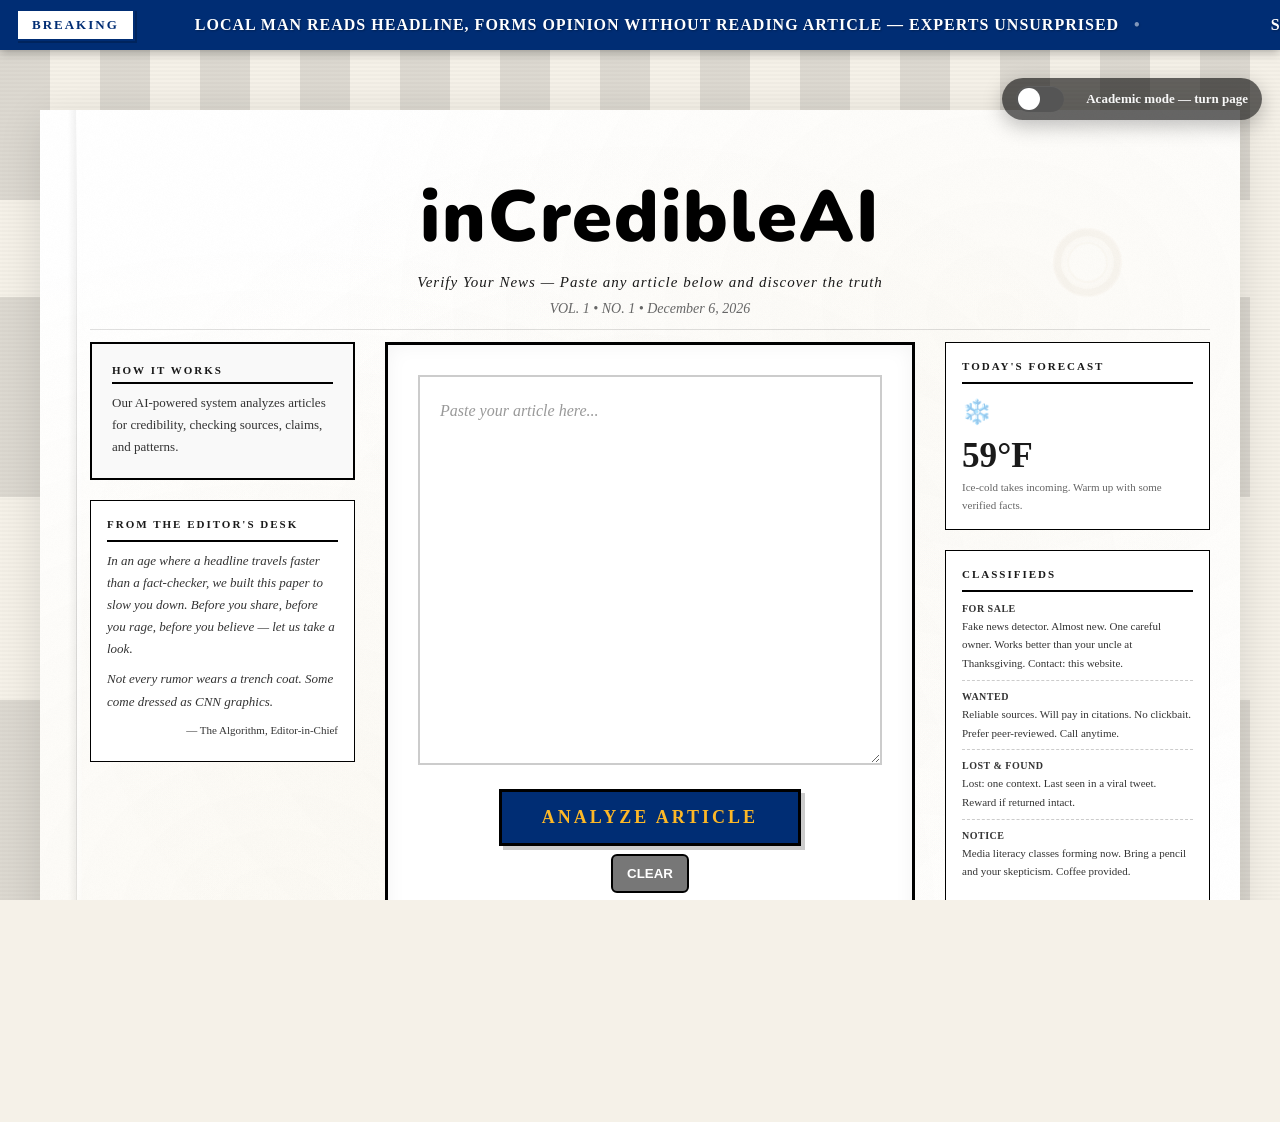
==== commit d8b10d2b: "updates 3/19/2026" ====
--- a/newsroom.html
+++ b/newsroom.html
@@ -4,6 +4,7 @@
   <meta charset="UTF-8" />
   <meta name="viewport" content="width=device-width, initial-scale=1.0" />
   <title>The Aggie Times • Fake News Detector</title>
+  <link href="https://fonts.googleapis.com/css2?family=Nunito:wght@700;900&display=swap" rel="stylesheet">
   <style>
     /* Reset & Base */
     *, *::before, *::after {
@@ -208,22 +209,16 @@
       border-bottom: 1px solid rgba(0,0,0,0.12);
     }
     .masthead {
-      color: #FDB827; /* gold fill */
-      font-family: 'Times New Roman', Times, serif;
+      color: #000; /* black text for masthead */
+      font-family: 'Nunito', 'Helvetica Neue', Arial, sans-serif;
       font-size: 72px; /* reduced from 96 to better match screenshot */
       font-weight: 900;
-      letter-spacing: 8px;
-      text-transform: uppercase;
+      letter-spacing: 2px;
+      text-transform: none;
       margin: 8px 0 6px;
       text-align: center;
-      -webkit-text-stroke: 2px #000; /* black border */
-      /* blue accent around letters + subtle glow */
-      text-shadow:
-        0 2px 0 #002D74,
-        0 -2px 0 #002D74,
-        2px 0 0 #002D74,
-        -2px 0 0 #002D74,
-        0 0 6px rgba(0,0,0,0.12);
+      /* plain text: remove accents/outlines */
+      text-shadow: none;
     }
     .paper-tagline {
       margin-top: 6px;
@@ -1063,7 +1058,7 @@
         <div class="coffee-ring coffee-ring-2"></div>
         <div class="newspaper-header">
           <img src="ncat-logo.png" alt="NCAT Aggies" class="corner-logo">
-          <h1 class="masthead">THE AGGIE TIMES</h1>
+          <h1 class="masthead">inCredibleAI</h1>
           <div class="paper-tagline">Verify Your News &mdash; Paste any article below and discover the truth</div>
           <div class="date-line">VOL. 1 • NO. 1 • <span id="currentDate"></span></div>
         </div>
@@ -1174,7 +1169,7 @@
         <div class="coffee-ring coffee-ring-2"></div>
         <div class="newspaper-header academic-header">
           <img src="ncat-logo.png" alt="NCAT Aggies" class="corner-logo">
-          <h1 class="masthead">THE AGGIE TIMES</h1>
+          <h1 class="masthead">inCredibleAI</h1>
           <div class="paper-tagline">Academic Edition &mdash; Stricter verification for research and high-stakes fact-checking</div>
           <div class="academic-rule"></div>
           <div class="date-line">VOL. 1 • NO. 1 • <span id="currentDateBack"></span> &nbsp;•&nbsp; <span class="academic-badge">ACADEMIC EDITION</span></div>
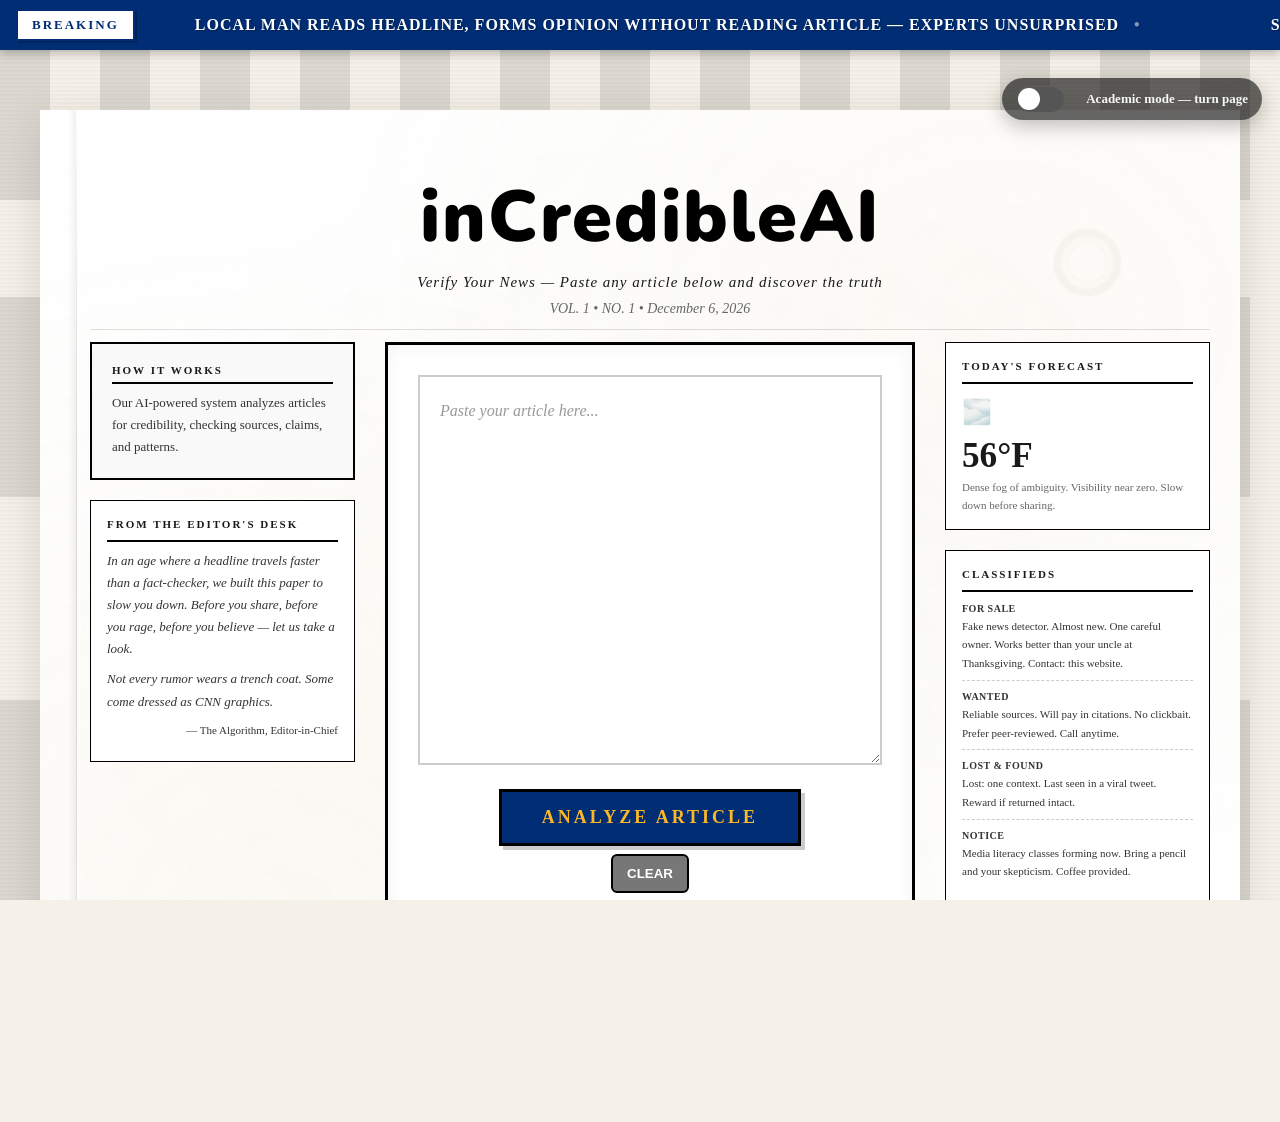
==== commit a694f43c: "updates" ====
--- a/newsroom.html
+++ b/newsroom.html
@@ -1679,7 +1679,7 @@
 
         // Additional content-signal heuristics
         var authorMatch = null;
-        var authorRx = /^by\s+([A-Z][\w\-\.\s]{2,80})/mi;
+        var authorRx = /^by\s+([A-Z][^\r\n]{2,80})/mi;
         var am = text.match(authorRx);
         if (am) authorMatch = am[1].trim();
 
@@ -1695,17 +1695,51 @@
         var hedgeMatches = text.match(hedgeRx) || [];
         var hedgeCount = hedgeMatches.length;
 
-        // Suspicious statistics: numbers/percentages without an adjacent source keyword
-        var statRx = /\b\d{1,3}(?:,\d{3})*(?:\.\d+)?(?:\s?%| percent)?\b/g;
+        // Suspicious statistics: improved heuristic
+        // Match longer numbers (years/large counts) first, then grouped numbers/percentages
+        var statRx = /\b\d{4,}(?:,\d{3})*(?:\.\d+)?(?:\s?%| percent)?\b|\b\d{1,3}(?:,\d{3})*(?:\.\d+)?(?:\s?%| percent)?\b/g;
         var suspiciousStats = [];
         var statMatch;
         while ((statMatch = statRx.exec(text)) !== null) {
           var s = statMatch[0];
           var idx = statMatch.index;
-          var context = text.substring(Math.max(0, idx-80), Math.min(text.length, idx+80)).toLowerCase();
-          if (!/source|according|study|survey|report|cdc|who|doi|journal/.test(context)) {
+          var contextStart = Math.max(0, idx-80);
+          var contextEnd = Math.min(text.length, idx+80);
+          var context = text.substring(contextStart, contextEnd);
+          var contextLower = context.toLowerCase();
+
+          // Normalize matched number for parsing
+          var numOnly = s.replace(/[,\s%]/g,'').replace(/percent/ig,'');
+
+          // 1) Skip obvious years (1900-2100)
+          if (/^\d{4}$/.test(numOnly)) {
+            var year = parseInt(numOnly, 10);
+            if (year >= 1900 && year <= 2100) continue;
+          }
+
+          // 2) Skip numbers that appear in year-like contexts (e.g., "in 2026", "year 2026")
+          if (/\bin\s+\d{4}\b|\byear\s+\d{4}\b/.test(contextLower)) continue;
+
+          // 3) Prefer percentages or numbers with explicit units nearby
+          var after = text.substring(idx + s.length, Math.min(text.length, idx + s.length + 40)).toLowerCase();
+          var before = text.substring(Math.max(0, idx-20), idx).toLowerCase();
+          var isPercent = /%|\bpercent\b/.test((s + ' ' + after));
+          var unitMatch = /\b(people|deaths|cases|votes|dollars|usd|km|kilometers|miles|kg|tons|million|billion|thousand|k\b)\b/.test(after + ' ' + before);
+
+          // 4) Check for nearby explicit source markers (if present, it's less suspicious)
+          var hasSourceNearby = /source|according|study|survey|report|cdc|who|doi|journal|http|https|www\.|doi:/.test(contextLower);
+
+          // If it's a percent and there's no nearby source, mark as suspicious immediately.
+          if (isPercent && !hasSourceNearby) {
+            suspiciousStats.push({text: s, index: idx});
+            continue;
+          }
+
+          // Decide: mark suspicious only if it has unit and lacks source nearby
+          if (unitMatch && !hasSourceNearby) {
             suspiciousStats.push({text: s, index: idx});
           }
+          // otherwise skip (do not add plain numbers like small integers or years)
         }
 
         // Unattributed quotes: quoted strings without nearby attribution words
@@ -1741,22 +1775,50 @@
           // Collapsible detailed panels placed under the confidence bar for better structure
           html += '<div style="margin-top:12px; display:flex; flex-direction:column; gap:10px;">';
 
-          // LSTM details
+          // LSTM / Content Signal details — show actual counts and omit absent signals
           html += '<details id="detailsLSTM' + suffix + '" style="background:#f7fbff; border:1px solid #e6f0ff; padding:8px; border-radius:6px;">';
           html += '<summary style="font-weight:900; cursor:pointer;">Content Signals</summary>';
-          // display presence as binary (1 if any match found) to avoid confusing counts
-          var displayAuthor = authorMatch ? 1 : 0;
-          var displayCitation = citationCount > 0 ? 1 : 0;
-          var displayHedge = hedgeCount > 0 ? 1 : 0;
-          var displayQuotes = (unattributed && unattributed.length) ? 1 : 0;
-          var displayStats = (suspiciousStats && suspiciousStats.length) ? 1 : 0;
+
+          // compute counts for each signal (author may appear multiple times)
+          var authorMatchesAll = [];
+          try {
+            // Only treat "by ..." as a byline when it appears at the start of a line
+            // or start of the text to avoid matching in-sentence uses like "shot by a shirtless man".
+            var authorRxAll = /(?:^|\n)\s*by\s+([A-Z][^\r\n]{2,80})/gi;
+            var amg;
+            while ((amg = authorRxAll.exec(text)) !== null) { authorMatchesAll.push(amg[1].trim()); }
+          } catch(e) { authorMatchesAll = authorMatch ? [authorMatch] : []; }
+          var authorCount = authorMatchesAll.length;
+          var citationCount = uniqueUrls.length;
+          var hedgeCount = hedgeCount || 0; // already computed above
+          var quotesCount = (unattributed && unattributed.length) ? unattributed.length : 0;
+          var statsCount = (suspiciousStats && suspiciousStats.length) ? suspiciousStats.length : 0;
 
           html += '<div style="margin-top:8px; font-size:13px; color:#333; display:flex; flex-direction:column; gap:8px;">';
-          html += '<div><strong title="Detected bylines like \"By Name\">Author:</strong> ' + (authorMatch ? ('<span>' + authorMatch + '</span> <button class="btn small" data-signal="author' + suffix + '" style="margin-left:8px; padding:3px 8px;">Highlight</button>') : '<em>Not found</em>') + '</div>';
-          html += '<div><strong title="Unique external links found in the article">Citation present:</strong> ' + displayCitation + ' <button class="btn small" data-signal="citations' + suffix + '" style="margin-left:8px; padding:3px 8px;">Show URLs</button></div>';
-          html += '<div><strong title="Hedging words (may/might/appears) that weaken claims">Hedging / Qualifiers:</strong> ' + displayHedge + ' <button class="btn small" data-signal="hedge' + suffix + '" style="margin-left:8px; padding:3px 8px;">Highlight</button></div>';
-          html += '<div><strong title="Quoted text that lacks nearby attribution (e.g., \"said\")">Unattributed quotes present:</strong> ' + displayQuotes + ' <button class="btn small" data-signal="quotes' + suffix + '" style="margin-left:8px; padding:3px 8px;">Highlight</button></div>';
-          html += '<div><strong title="Numbers/percentages that lack a nearby source or citation">Suspicious statistics present:</strong> ' + displayStats + ' <button class="btn small" data-signal="stats' + suffix + '" style="margin-left:8px; padding:3px 8px;">Highlight</button></div>';
+          var anySignal = false;
+          if (authorCount > 0) {
+            anySignal = true;
+            html += '<div><strong title="Detected bylines like \"By Name\">Author(s):</strong> ' + authorCount + ' <span style="margin-left:6px; color:#555;">(' + authorMatchesAll.map(function(a){ return a; }).join(', ') + ')</span> <button class="btn small" data-signal="author' + suffix + '" style="margin-left:8px; padding:3px 8px;">Highlight</button></div>';
+          }
+          if (citationCount > 0) {
+            anySignal = true;
+            html += '<div><strong title="Unique external links found in the article">Citations:</strong> ' + citationCount + ' <button class="btn small" data-signal="citations' + suffix + '" style="margin-left:8px; padding:3px 8px;">Show URLs</button></div>';
+          }
+          if (hedgeCount > 0) {
+            anySignal = true;
+            html += '<div><strong title="Hedging words (may/might/appears) that weaken claims">Hedging / Qualifiers:</strong> ' + hedgeCount + ' <button class="btn small" data-signal="hedge' + suffix + '" style="margin-left:8px; padding:3px 8px;">Highlight</button></div>';
+          }
+          if (quotesCount > 0) {
+            anySignal = true;
+            html += '<div><strong title="Quoted text that lacks nearby attribution (e.g., \"said\")">Unattributed quotes:</strong> ' + quotesCount + ' <button class="btn small" data-signal="quotes' + suffix + '" style="margin-left:8px; padding:3px 8px;">Highlight</button></div>';
+          }
+          if (statsCount > 0) {
+            anySignal = true;
+            html += '<div><strong title="Numbers/percentages that lack a nearby source or citation">Suspicious statistics:</strong> ' + statsCount + ' <button class="btn small" data-signal="stats' + suffix + '" style="margin-left:8px; padding:3px 8px;">Highlight</button></div>';
+          }
+          if (!anySignal) {
+            html += '<div><em>No content signals detected.</em></div>';
+          }
           html += '</div>';
           html += '</details>';
 
@@ -1917,10 +1979,14 @@
               } catch (e) { console.error('highlight failed', e); alert('Highlight failed'); }
             }
 
-            if (bAuthor && authorMatch) bAuthor.addEventListener('click', function(){
-              var rx = new RegExp('\\bby\\s+' + escRegex(authorMatch), 'gi');
-              showHighlightsFor(rx, 'sig-author');
-            });
+            if (bAuthor) {
+              bAuthor.addEventListener('click', function(){
+                var alt = (typeof authorMatchesAll !== 'undefined' && authorMatchesAll && authorMatchesAll.length) ? authorMatchesAll.map(function(a){ return escRegex(a); }).join('|') : (authorMatch ? escRegex(authorMatch) : null);
+                if (!alt) { alert('No author found'); return; }
+                var rx = new RegExp('\\bby\\s+(?:' + alt + ')', 'gi');
+                showHighlightsFor(rx, 'sig-author');
+              });
+            }
             if (bCite) bCite.addEventListener('click', function(){
               if (!uniqueUrls || !uniqueUrls.length) { alert('No URLs found in text'); return; }
               // build a regex that matches any of the URLs
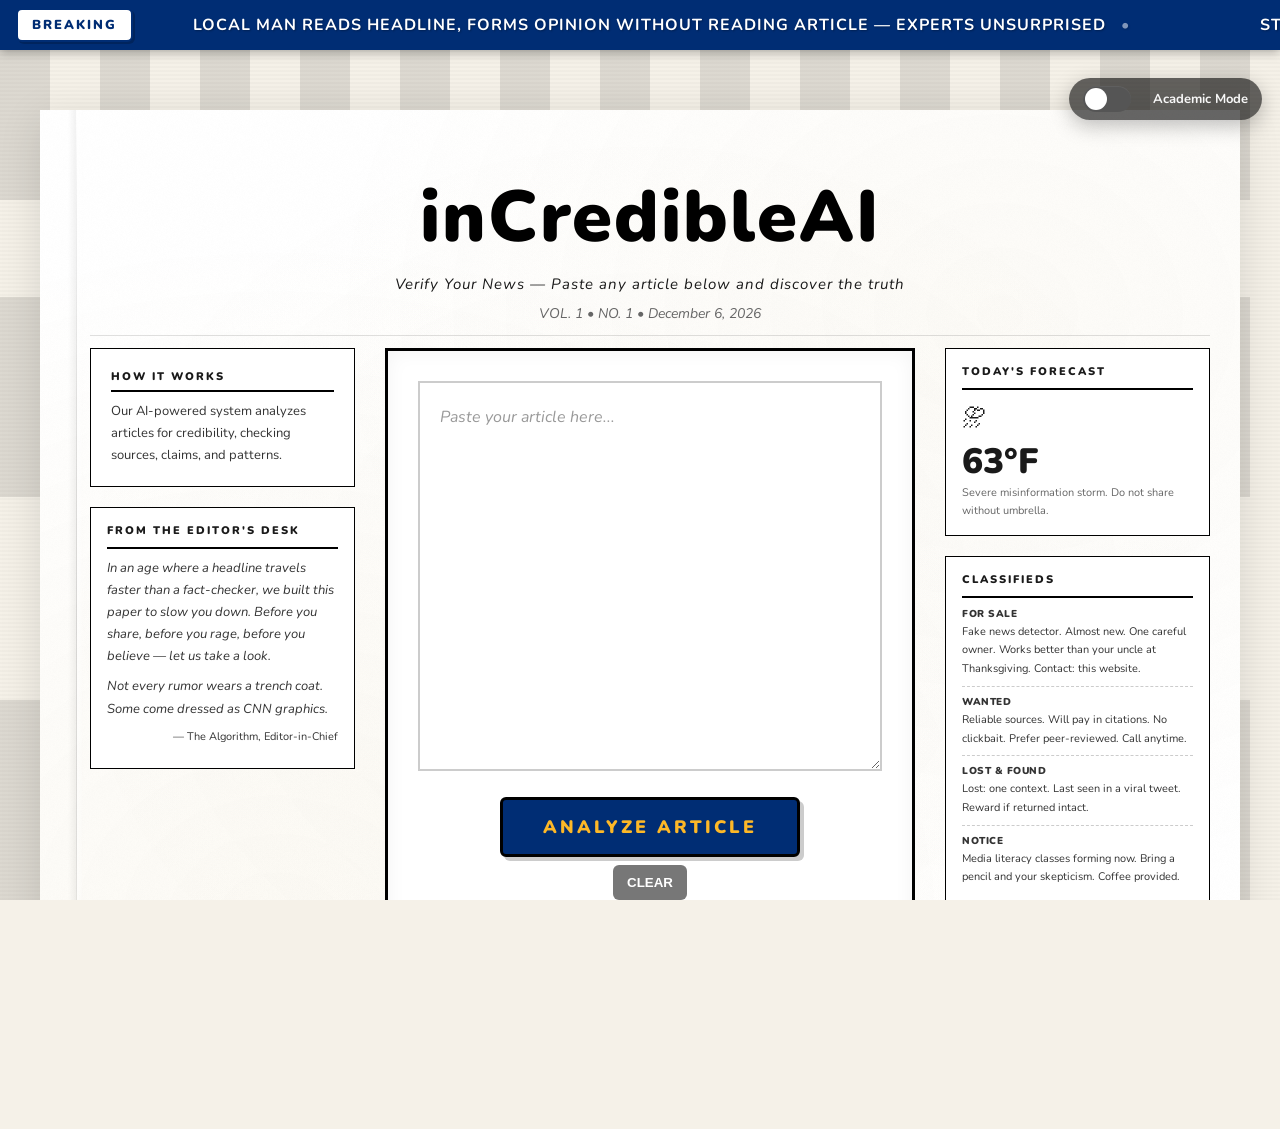
==== commit 1bacbbe8: "5/5/2026" ====
--- a/newsroom.html
+++ b/newsroom.html
@@ -3,8 +3,8 @@
 <head>
   <meta charset="UTF-8" />
   <meta name="viewport" content="width=device-width, initial-scale=1.0" />
-  <title>The Aggie Times • Fake News Detector</title>
-  <link href="https://fonts.googleapis.com/css2?family=Nunito:wght@700;900&display=swap" rel="stylesheet">
+  <title>inCredibleAI • Fake News Detector</title>
+  <link href="https://fonts.googleapis.com/css2?family=Nunito:wght@400;700;900&display=swap" rel="stylesheet">
   <style>
     /* Reset & Base */
     *, *::before, *::after {
@@ -15,7 +15,7 @@
       margin: 0;
       padding: 0;
       min-height: 100vh;
-      font-family: 'Times New Roman', Times, serif;
+      font-family: 'Nunito', 'Helvetica Neue', Arial, sans-serif;
       background: #f5f1e8;
       color: #1a1a1a;
       overflow-x: hidden;
@@ -97,9 +97,10 @@
       letter-spacing: 2px;
       padding: 6px 14px;
       margin-left: 16px;
-      font-family: 'Times New Roman', Times, serif;
+      font-family: 'Nunito', 'Helvetica Neue', Arial, sans-serif;
       text-transform: uppercase;
       border: 2px solid #002D74;
+      border-radius: 6px;
       box-shadow: 2px 2px 0 rgba(0,0,0,0.2);
       white-space: nowrap;
       z-index: 2;
@@ -438,7 +439,7 @@
       padding: 20px;
       font-size: 16px;
       line-height: 1.8;
-      font-family: 'Times New Roman', Times, serif;
+      font-family: 'Nunito', 'Helvetica Neue', Arial, sans-serif;
       color: #1a1a1a;
       background: #fff;
       border: 2px solid #ccc;
@@ -455,7 +456,7 @@
       left: 0; top: 0;
       pointer-events: auto; /* allow scrolling & Next button clicks */
       overflow: auto;
-      font-family: 'Times New Roman', Times, serif;
+      font-family: 'Nunito', 'Helvetica Neue', Arial, sans-serif;
       font-size: 16px;
       line-height: 1.8;
       color: transparent; /* real text comes from underlying textarea; marks will show background */
@@ -483,11 +484,12 @@
     .highlight-layer mark.sig-hedge { background: rgba(255,165,0,0.25); }
     .highlight-layer mark.sig-author { background: rgba(40,167,69,0.2); }
     .highlight-layer mark.sig-citations { background: rgba(0,45,116,0.18); }
+    .highlight-layer mark.sig-title { background: rgba(123, 63, 191, 0.22); }
 
     .highlight-next {
       position: absolute;
       right: 14px;
-      top: 8px;
+      top: 2px;
       z-index: 6;
       pointer-events: auto;
       background: rgba(0,0,0,0.7);
@@ -515,12 +517,13 @@
       padding: 15px 40px;
       font-size: 18px;
       font-weight: 900;
-      font-family: 'Times New Roman', Times, serif;
+      font-family: 'Nunito', 'Helvetica Neue', Arial, sans-serif;
       text-transform: uppercase;
       letter-spacing: 3px;
       color: #FDB827;
       background: #002D74;
       border: 3px solid #000;
+      border-radius: 6px;
       cursor: pointer;
       transition: all 0.3s ease;
       position: relative;
@@ -550,8 +553,8 @@
 
     .info-box {
       padding: 20px;
-      border: 2px solid #000;
-      background: #f9f9f9;
+      border: 1.5px solid #000;
+      background: #fff;
     }
 
     .info-box h3 {
@@ -562,7 +565,7 @@
       letter-spacing: 2px;
       border-bottom: 2px solid #000;
       padding-bottom: 6px;
-      font-family: 'Times New Roman', Times, serif;
+      font-family: 'Nunito', 'Helvetica Neue', Arial, sans-serif;
     }
 
     .info-box p {
@@ -817,7 +820,7 @@
     }
 
     /* ===== COFFEE RING STAIN ===== */
-    .coffee-ring {
+    /*.coffee-ring {
       position: absolute;
       width: 90px;
       height: 90px;
@@ -854,7 +857,7 @@
       transform: rotate(8deg);
       border-color: rgba(130, 90, 30, 0.07);
       opacity: 0.7;
-    }
+    }*/
 
     /* ===== NEWSPAPER FOOTER ===== */
     .newspaper-footer {
@@ -956,8 +959,39 @@
     .classifieds-item strong {
       display: block;
       font-size: 10px;
+      font-weight: 900;
       text-transform: uppercase;
       letter-spacing: 0.5px;
+    }
+
+    .check-item {
+      border-bottom: 1px dashed #ccc;
+      padding-bottom: 8px;
+      margin-bottom: 8px;
+    }
+
+    .check-item:last-child {
+      border-bottom: none;
+      padding-bottom: 0;
+      margin-bottom: 0;
+    }
+
+    .check-label {
+      display: block;
+      font-size: 10px;
+      font-weight: 900;
+      text-transform: uppercase;
+      letter-spacing: 0.5px;
+      color: #1a1a1a;
+      margin-bottom: 2px;
+    }
+
+    .check-desc {
+      margin: 0;
+      font-size: 11px;
+      color: #333;
+      font-style: normal;
+      line-height: 1.6;
     }
 
     /* ===== STOP THE PRESSES TOAST ===== */
@@ -968,7 +1002,7 @@
       transform: translateX(-50%) translateY(-20px);
       background: #1a1a1a;
       color: #fff;
-      font-family: 'Times New Roman', Times, serif;
+      font-family: 'Nunito', 'Helvetica Neue', Arial, sans-serif;
       font-size: 13px;
       font-weight: 900;
       letter-spacing: 3px;
@@ -1034,7 +1068,7 @@
     <label class="mode-switch">
       <input type="checkbox" id="academicMode" />
       <span class="mode-slider"></span>
-      <span class="mode-label">Academic mode — turn page</span>
+      <span class="mode-label">Academic Mode</span>
     </label>
   </div>
 
@@ -1057,7 +1091,6 @@
         <div class="coffee-ring coffee-ring-1"></div>
         <div class="coffee-ring coffee-ring-2"></div>
         <div class="newspaper-header">
-          <img src="ncat-logo.png" alt="NCAT Aggies" class="corner-logo">
           <h1 class="masthead">inCredibleAI</h1>
           <div class="paper-tagline">Verify Your News &mdash; Paste any article below and discover the truth</div>
           <div class="date-line">VOL. 1 • NO. 1 • <span id="currentDate"></span></div>
@@ -1091,7 +1124,7 @@
                   <span class="btn-text">ANALYZE ARTICLE</span>
                   <span class="btn-loading" style="display:none;">ANALYZING...</span>
                 </button>
-                <button id="clearBtn" class="btn" style="padding:10px 14px; font-weight:700; background:#777; color:#fff; border:2px solid #000; cursor:pointer; border-radius:6px;">CLEAR</button>
+                <button id="clearBtn" class="btn" style="padding:10px 14px; font-weight:700; background:#777; color:#fff; border:none; cursor:pointer; border-radius:6px;">CLEAR</button>
               </div>
             </div>
           </div>
@@ -1146,7 +1179,7 @@
             Corrections: Backpropagation
           </div>
           <div class="foot-col" style="text-align:center;">
-            <strong>The Aggie Times</strong>
+            <strong>inCredibleAI</strong>
             Printed by Aggie Press, A&amp;T Campus<br>
             <em>Est. 2025 • Truth Above All</em><br>
             <br>
@@ -1168,7 +1201,6 @@
         <div class="coffee-ring coffee-ring-1"></div>
         <div class="coffee-ring coffee-ring-2"></div>
         <div class="newspaper-header academic-header">
-          <img src="ncat-logo.png" alt="NCAT Aggies" class="corner-logo">
           <h1 class="masthead">inCredibleAI</h1>
           <div class="paper-tagline">Academic Edition &mdash; Stricter verification for research and high-stakes fact-checking</div>
           <div class="academic-rule"></div>
@@ -1216,7 +1248,7 @@
                   <span class="btn-text">ANALYZE (ACADEMIC)</span>
                   <span class="btn-loading" style="display:none;">ANALYZING...</span>
                 </button>
-                <button id="clearBtnAcademic" class="btn" style="padding:10px 14px; font-weight:700; background:#145214; color:#fff; border:2px solid #000; cursor:pointer; border-radius:6px;">CLEAR</button>
+                <button id="clearBtnAcademic" class="btn" style="padding:10px 14px; font-weight:700; background:#777; color:#fff; border:none; cursor:pointer; border-radius:6px;">CLEAR</button>
               </div>
             </div>
           </div>
@@ -1262,10 +1294,10 @@
             Verification Method: LLM + LSTM<br>
             Evidence Threshold: Strict<br>
             Confidence Required: 75%+<br>
-            Last Model Update: 2025
+            Last Model Update: 2026
           </div>
           <div class="foot-col" style="text-align:center;">
-            <strong>The Aggie Times — Academic Edition</strong>
+            <strong>inCredibleAI — Academic Edition</strong>
             Printed by Aggie Press, A&amp;T Campus<br>
             <em>Est. 2025 • Truth Above All</em><br>
             <br>
@@ -1303,7 +1335,7 @@
       "BREAKING: SCREENSHOT OF TWEET USED AS PRIMARY SOURCE FOR SECOND TIME THIS WEEK",
       "AREA NEWSPAPER FACT-CHECKS SELF, FINDS MIXED RESULTS",
       "EXPERTS WARN OF DANGEROUS NEW DISORDER: READING ONLY THE HEADLINE",
-      "AGGIE TIMES FAKE NEWS DETECTOR ACHIEVES SENTIENCE, STILL RECOMMENDS CITING YOUR SOURCES",
+      "inCredibleAI FAKE NEWS DETECTOR ACHIEVES SENTIENCE, STILL RECOMMENDS CITING YOUR SOURCES",
       "MAN WHO 'DID HIS OWN RESEARCH' REPORTEDLY GOOGLED FOR 4 MINUTES",
       "MISINFORMATION TRAVELS AROUND WORLD BEFORE TRUTH LACES UP BOOTS — AGAIN",
       "LOCAL GRANDMA SHARES ARTICLE FROM 'CHANNEL45NEWSDAILYINFO.NET' — WE'RE ON THE CASE",
@@ -1410,7 +1442,7 @@
         serverBanner.style.display = 'block';
         serverBanner.textContent = msg;
         setTimeout(function(){ serverBanner.style.display = 'none'; }, 6000);
-      } catch (e) { console.log('banner failed', e); }
+      } catch (e) { /* banner display failed silently */ }
     }
 
     function animatePageFlip(toAcademic) {
@@ -1487,12 +1519,16 @@
 
       var lines = text.split(/\n+/).map(function(l){ return l.trim(); }).filter(Boolean);
       var keep = [];
+      var seenLines = {}; // track duplicates to deduplicate lazy-loaded content
       var skipWords = ['related', 'advert', 'sponsored', 'share', 'comments', 'read more', 'see also', 'related articles'];
       for (var i=0;i<lines.length;i++){
         var l = lines[i];
         var ll = l.toLowerCase();
+        // skip duplicate lines (helps with repeated content from CBS-style lazy-loaded DOM)
+        if (seenLines[ll]) continue;
+        seenLines[ll] = true;
         // skip short noisy lines
-        if (l.length < 30) continue;
+        if (l.length < 20) continue;
         // skip boilerplate lines / ad indicators
         var skip = false;
         for (var k=0;k<skipWords.length;k++){ if (ll.indexOf(skipWords[k]) !== -1) { skip = true; break; } }
@@ -1504,7 +1540,7 @@
         // remove inline/parenthetical captions like "(Photo: ...)", "— Photo by ...", "(Image: ...)"
         if (/\(?(?:photo|image|picture|caption|photograph)[^)]*\)?/i.test(l)) continue;
 
-        // Heuristic: remove headline/teaser-like lines
+        // Heuristic: remove headline/teaser-like lines only if they lack punctuation AND are short
         //  - many Title Case words, short length, no sentence-ending punctuation
         var words = l.split(/\s+/).filter(Boolean);
         var titleCaseCount = 0;
@@ -1512,14 +1548,25 @@
         var titleRatio = words.length ? (titleCaseCount / words.length) : 0;
         var hasCamel = /[a-z][A-Z]/.test(l); // e.g., 'Morning VitalityNerve'
         var adKeywords = /\b(costco|shoppers|find|facelift|buy|deal|promo|sponsored|subscribe|subscribe|bottle|vitality|nerve)\b/i;
-        if ((titleRatio > 0.6 && l.length < 120 && !/[.!?]\s*$/.test(l)) || hasCamel || adKeywords.test(l)) continue;
+        // Only skip if headline-like AND lacks punctuation (keep quoted material even if title-cased)
+        if ((titleRatio > 0.65 && l.length < 100 && !/[.!?:"]\s*$/.test(l) && !/^"/.test(l)) || hasCamel || adKeywords.test(l)) continue;
 
         keep.push(l);
       }
 
       if (keep.length === 0) {
         // fallback: return original cleaned text but stripped of tiny lines
-        return lines.join('\n\n');
+        // and still apply deduplication
+        var dedupFallback = [];
+        var dedupSeen = {};
+        for (var i=0; i<lines.length; i++) {
+          var ll = lines[i].toLowerCase();
+          if (!dedupSeen[ll]) {
+            dedupSeen[ll] = true;
+            dedupFallback.push(lines[i]);
+          }
+        }
+        return dedupFallback.join('\n\n');
       }
       return keep.join('\n\n');
     }
@@ -1534,7 +1581,13 @@
         var start = ta.selectionStart || 0;
         var end = ta.selectionEnd || 0;
         var val = ta.value || '';
-        ta.value = val.slice(0, start) + cleaned + val.slice(end);
+        if (start === 0 && end === 0) {
+          // Pasting into empty textarea: replace all
+          ta.value = cleaned;
+        } else {
+          // Pasting into existing text: insert at cursor
+          ta.value = val.slice(0, start) + cleaned + val.slice(end);
+        }
         var newPos = start + cleaned.length;
         ta.selectionStart = ta.selectionEnd = newPos;
         // trigger input handlers to sync academic/regular fields
@@ -1626,10 +1679,30 @@
 
       var text = textarea.value.trim();
       if (!text) {
-        alert('Please paste an article to analyze');
+        displayBanner('Please paste an article before analyzing.', 'warn');
         textarea.focus();
         return;
       }
+
+      // Deterministic mock mode: same article text => same result while backend is offline.
+      function hashString32(input) {
+        var h = 2166136261;
+        for (var i = 0; i < input.length; i++) {
+          h ^= input.charCodeAt(i);
+          h = Math.imul(h, 16777619);
+        }
+        return (h >>> 0) || 1;
+      }
+      function createSeededRng(seed) {
+        var state = seed >>> 0;
+        return function() {
+          state = (Math.imul(state, 1664525) + 1013904223) >>> 0;
+          return state / 4294967296;
+        };
+      }
+      var normalizedText = text.replace(/\s+/g, ' ').trim().toLowerCase();
+      var rngSeed = hashString32((isAcademic ? 'academic|' : 'regular|') + normalizedText);
+      var rng = createSeededRng(rngSeed);
 
       btn.disabled = true;
       btn.querySelector('.btn-text').style.display = 'none';
@@ -1646,7 +1719,7 @@
       setTickerAnalyzing();
 
       setTimeout(function() {
-        var isVerified = Math.random() > 0.5;
+        var isVerified = rng() > 0.5;
         inkSplatters.classList.remove('active');
         resultSection.classList.add('show');
         resultBannerText.textContent = isVerified ? '✓ VERIFIED — This article is authentic' : '✗ FAKE — This article is not credible';
@@ -1667,15 +1740,36 @@
 
         // Build richer result details: confidence bar, LSTM signals, LLM explanation, claims to double-check
         var confBase = isAcademic ? 70 : 60;
-        var confidence = Math.min(99, Math.floor(confBase + Math.random() * (100 - confBase)));
+        var confidence = Math.min(99, Math.floor(confBase + rng() * (100 - confBase)));
+
+        // Title detection: treat first non-empty line as headline when multiple lines are provided.
+        var nonEmptyLines = text.split(/\r?\n/).map(function(line){ return line.trim(); }).filter(Boolean);
+        var titleText = '';
+        var bodyText = text;
+        if (nonEmptyLines.length > 1 && nonEmptyLines[0].length <= 180) {
+          titleText = nonEmptyLines[0];
+          bodyText = nonEmptyLines.slice(1).join('\n');
+        }
+        var titleStartIndex = titleText ? text.toLowerCase().indexOf(titleText.toLowerCase()) : -1;
+        if (titleStartIndex < 0 && titleText) titleStartIndex = 0;
+
+        // Headline-specific risk signals
+        var titleSignals = [];
+        if (titleText) {
+          var titleLetters = (titleText.match(/[A-Za-z]/g) || []).length;
+          var titleCaps = (titleText.match(/[A-Z]/g) || []).length;
+          var capRatio = titleLetters ? (titleCaps / titleLetters) : 0;
+          if (titleLetters >= 8 && capRatio > 0.62) titleSignals.push('all caps');
+          if (/!{2,}|\?{2,}|[!?]{3,}/.test(titleText)) titleSignals.push('excess punctuation');
+          if (/\b(shocking|bombshell|you won't believe|they don't want you to know|secret|exposed|stuns|hoax|miracle)\b/i.test(titleText)) titleSignals.push('sensational language');
+          if (/\b(what happens next|the truth about|gone wrong|revealed|caught on camera|this is why)\b/i.test(titleText)) titleSignals.push('clickbait pattern');
+        }
+        var titleRiskCount = titleSignals.length;
+        var titleRiskLabel = titleRiskCount >= 3 ? 'High' : (titleRiskCount === 2 ? 'Moderate' : (titleRiskCount === 1 ? 'Low' : 'None'));
 
         // Simple claim extraction (first few sentence fragments)
-        var sentences = text.split(/\.|\n|\?|!/).map(function(s){ return s.trim(); }).filter(Boolean);
+        var sentences = bodyText.split(/\.|\n|\?|!/).map(function(s){ return s.trim(); }).filter(Boolean);
         var claims = sentences.slice(0,3).map(function(s){ return s.length > 140 ? s.slice(0,137) + '...' : s; });
-
-        var lstmScore = (0.4 + Math.random() * 0.5).toFixed(2);
-        var lstmSignals = ['stylistic drift','clickbait headline','hedging language','low source density'];
-        var chosenSignals = lstmSignals.sort(function(){return 0.5 - Math.random();}).slice(0,2).join(', ');
 
         // Additional content-signal heuristics
         var authorMatch = null;
@@ -1696,8 +1790,9 @@
         var hedgeCount = hedgeMatches.length;
 
         // Suspicious statistics: improved heuristic
-        // Match longer numbers (years/large counts) first, then grouped numbers/percentages
-        var statRx = /\b\d{4,}(?:,\d{3})*(?:\.\d+)?(?:\s?%| percent)?\b|\b\d{1,3}(?:,\d{3})*(?:\.\d+)?(?:\s?%| percent)?\b/g;
+        // Use a lookahead instead of a trailing word boundary so values like "99%" are captured fully.
+        var statRx = /\b(?:\d{1,3}(?:,\d{3})+|\d{1,})(?:\.\d+)?(?:\s?(?:%|percent))?(?=\s|[.,;:!?)]|$)/g;
+        var statUnitRx = /^\s*(people|deaths|cases|votes|dollars|usd|km|kilometers|miles|kg|tons|million|billion|thousand|k)\b/i;
         var suspiciousStats = [];
         var statMatch;
         while ((statMatch = statRx.exec(text)) !== null) {
@@ -1721,23 +1816,27 @@
           if (/\bin\s+\d{4}\b|\byear\s+\d{4}\b/.test(contextLower)) continue;
 
           // 3) Prefer percentages or numbers with explicit units nearby
-          var after = text.substring(idx + s.length, Math.min(text.length, idx + s.length + 40)).toLowerCase();
+          var afterRaw = text.substring(idx + s.length, Math.min(text.length, idx + s.length + 40));
+          var after = afterRaw.toLowerCase();
           var before = text.substring(Math.max(0, idx-20), idx).toLowerCase();
-          var isPercent = /%|\bpercent\b/.test((s + ' ' + after));
+          var isPercent = /%|\bpercent\b/.test(s);
           var unitMatch = /\b(people|deaths|cases|votes|dollars|usd|km|kilometers|miles|kg|tons|million|billion|thousand|k\b)\b/.test(after + ' ' + before);
+          var unitSuffixMatch = afterRaw.match(statUnitRx);
+          var statText = s;
+          if (!isPercent && unitSuffixMatch) statText += unitSuffixMatch[0];
 
           // 4) Check for nearby explicit source markers (if present, it's less suspicious)
           var hasSourceNearby = /source|according|study|survey|report|cdc|who|doi|journal|http|https|www\.|doi:/.test(contextLower);
 
           // If it's a percent and there's no nearby source, mark as suspicious immediately.
           if (isPercent && !hasSourceNearby) {
-            suspiciousStats.push({text: s, index: idx});
+            suspiciousStats.push({text: statText.trim(), index: idx});
             continue;
           }
 
           // Decide: mark suspicious only if it has unit and lacks source nearby
           if (unitMatch && !hasSourceNearby) {
-            suspiciousStats.push({text: s, index: idx});
+            suspiciousStats.push({text: statText.trim(), index: idx});
           }
           // otherwise skip (do not add plain numbers like small integers or years)
         }
@@ -1755,6 +1854,13 @@
         var llmExplanation = isVerified
           ? 'The LLM explanation finds supporting context and corroborating sources for the article claims.'
           : 'The LLM notes unsupported assertions, factual inconsistencies, and missing primary sources.';
+        var llmDisclosure = 'AI-generated guidance only. Treat this as a pointer for what to verify next, not a final fact-check decision.';
+        var confidenceDescriptor = confidence >= 85
+          ? 'High confidence'
+          : (confidence >= 70 ? 'Moderate confidence' : 'Low confidence');
+        var confidenceGuidance = isVerified
+          ? (confidence >= 85 ? 'Strong support found in this scan.' : 'Looks credible, but still worth a quick manual check.')
+          : (confidence >= 85 ? 'Several strong warning signs were detected.' : 'Possible issues found; manual review is recommended.');
 
         var suffix = isAcademic ? 'Academic' : '';
         var html = '';
@@ -1765,7 +1871,8 @@
           html += '<div style="background:#eee; border:1px solid #ddd; height:14px; border-radius:8px; overflow:hidden;">';
           html += '<div id="confidenceFill' + suffix + '" style="height:100%; width:' + confidence + '%; background:' + (isVerified ? '#28a745' : '#c41e3a') + '; transition:width:600ms ease;"></div>';
           html += '</div>';
-          html += '<div style="font-size:13px; color:#333; margin-top:6px;">' + confidence + '%</div>';
+          html += '<div style="font-size:13px; color:#333; margin-top:6px;">' + confidence + '% <strong style="margin-left:6px;">' + confidenceDescriptor + '</strong></div>';
+          html += '<div style="font-size:12px; color:#666; margin-top:4px;">' + confidenceGuidance + '</div>';
           html += '</div>';
 
           // (removed inline LSTM summary — detailed panels below)
@@ -1816,16 +1923,54 @@
             anySignal = true;
             html += '<div><strong title="Numbers/percentages that lack a nearby source or citation">Suspicious statistics:</strong> ' + statsCount + ' <button class="btn small" data-signal="stats' + suffix + '" style="margin-left:8px; padding:3px 8px;">Highlight</button></div>';
           }
+          if (titleText) {
+            anySignal = true;
+            html += '<div><strong title="Headline is evaluated separately from body text">Headline risk:</strong> ' + titleRiskLabel + ' (' + titleRiskCount + ' signal' + (titleRiskCount === 1 ? '' : 's') + ') <span style="margin-left:6px; color:#666;">See LLM Explanation for why.</span> <button class="btn small" data-signal="title' + suffix + '" style="margin-left:8px; padding:3px 8px;">Inspect title</button></div>';
+          }
           if (!anySignal) {
-            html += '<div><em>No content signals detected.</em></div>';
+            html += '<div><em>No strong content signals were flagged in this scan. The article still benefits from manual source checking.</em></div>';
           }
           html += '</div>';
           html += '</details>';
+
+          // Build LLM talking points from the same detected signals so this panel is always useful.
+          var llmPoints = [];
+          if (isVerified) {
+            if (citationCount > 0) llmPoints.push('Found ' + citationCount + ' unique citation link' + (citationCount === 1 ? '' : 's') + ', which supports traceability.');
+            if (authorCount > 0) llmPoints.push('Detected byline information, adding accountability to the article.');
+            if (titleText) {
+              if (titleRiskCount > 0) llmPoints.push('Headline-specific checks flagged ' + titleRiskCount + ' signal' + (titleRiskCount === 1 ? '' : 's') + ': ' + titleSignals.join(', ') + '. Compare the headline tone with the body evidence.');
+              else llmPoints.push('Headline appears neutral and low-risk based on title-specific checks.');
+            }
+            if (hedgeCount > 0) llmPoints.push('Some hedging language is present; review whether key conclusions stay evidence-based.');
+            if (quotesCount === 0 && statsCount === 0) llmPoints.push('No unattributed quotes or suspicious statistics were detected in the text scan.');
+          } else {
+            if (citationCount === 0) llmPoints.push('No external citation links detected, making verification harder.');
+            if (titleText) {
+              if (titleRiskCount > 0) llmPoints.push('Headline risk is ' + titleRiskLabel.toLowerCase() + ' due to ' + titleSignals.join(', ') + '. This can attract clicks even when evidence is weak.');
+              else llmPoints.push('Headline itself appears neutral; risk signals are coming more from body-level checks.');
+            }
+            if (quotesCount > 0) llmPoints.push('Found ' + quotesCount + ' potentially unattributed quote' + (quotesCount === 1 ? '' : 's') + '.');
+            if (statsCount > 0) llmPoints.push('Found ' + statsCount + ' statistic claim' + (statsCount === 1 ? '' : 's') + ' without nearby source markers.');
+            if (hedgeCount > 1) llmPoints.push('Frequent qualifiers may indicate uncertainty around concrete claims.');
+          }
+          if (claims.length) llmPoints.push('Extracted ' + claims.length + ' claim' + (claims.length === 1 ? '' : 's') + ' for manual source checking below.');
 
           // LLM details
           html += '<details id="detailsLLM' + suffix + '" style="background:#f7fbff; border:1px solid #e6f0ff; padding:8px; border-radius:6px;">';
           html += '<summary style="font-weight:900; cursor:pointer;">LLM Explanation</summary>';
           html += '<div id="llmCard' + suffix + '" style="margin-top:8px; font-size:13px;">' + llmExplanation + '</div>';
+          if (llmPoints.length) {
+            html += '<ul style="margin:8px 0 0 18px; font-size:13px; color:#333;">';
+            for (var lp=0; lp<llmPoints.length; lp++) html += '<li>' + llmPoints[lp] + '</li>';
+            html += '</ul>';
+          } else {
+            html += '<div style="margin-top:8px; font-size:13px;"><em>No additional explanation points were generated from this scan. Use the signal and claim panels to guide manual review.</em></div>';
+          }
+          html += '<details style="margin-top:8px; background:#fff; border:1px dashed #d7e6ff; padding:6px 8px; border-radius:6px;">';
+          html += '<summary style="font-weight:700; cursor:pointer; font-size:12px;">Disclosure</summary>';
+          html += '<div style="margin-top:6px; font-size:12px; color:#465;">' + llmDisclosure + '</div>';
+          html += '</details>';
           html += '</details>';
 
           // Claims details
@@ -1835,7 +1980,7 @@
         if (claims.length) {
           for (var i=0;i<claims.length;i++) html += '<li>' + claims[i] + '</li>';
         } else {
-          html += '<li>No clear claims detected — check quoted assertions and statistics.</li>';
+          html += '<li>No major standalone claims were automatically extracted. Review quoted statements, statistics, and headline-level assertions manually.</li>';
         }
           html += '</ol>';
           html += '</details>';
@@ -1848,10 +1993,15 @@
           html += '</div>';
 
         // append feedback controls (agree/disagree) and download fallback
-        var feedbackHtml = '<div style="margin-top:12px; display:flex; gap:8px; flex-wrap:wrap;">';
-        feedbackHtml += '<button id="btnAgree' + suffix + '" class="btn" style="background:#28a745; padding:8px 12px;">I agree</button>';
-        feedbackHtml += '<button id="btnDisagree' + suffix + '" class="btn" style="background:#c41e3a; padding:8px 12px;">I disagree</button>';
+        var feedbackHtml = '<div style="margin-top:14px; padding:10px; border:1px solid #e4e8ef; border-radius:8px; background:#fafcff;">';
+        feedbackHtml += '<div style="font-weight:800; color:#1f2a44;">Would you like to leave feedback on this result?</div>';
+        feedbackHtml += '<div style="font-size:12px; color:#5a6577; margin-top:4px;">Your response helps improve future classifications and explanations.</div>';
+        feedbackHtml += '<div style="margin-top:10px; display:flex; gap:8px; flex-wrap:wrap;">';
+        feedbackHtml += '<button id="btnAgree' + suffix + '" class="btn" style="background:#28a745; padding:8px 12px;">Yes, looks right</button>';
+        feedbackHtml += '<button id="btnDisagree' + suffix + '" class="btn" style="background:#c41e3a; padding:8px 12px;">Needs review</button>';
         feedbackHtml += '<button id="btnDownloadFeedback' + suffix + '" class="btn" style="background:#444; padding:8px 12px;">Download feedback</button>';
+        feedbackHtml += '</div>';
+        feedbackHtml += '<div id="feedbackStatus' + suffix + '" style="font-size:12px; color:#4e5d78; margin-top:8px; min-height:16px;">No feedback submitted yet.</div>';
         feedbackHtml += '</div>';
 
         resultDetails.innerHTML = html + (isAcademic ? '<p><em>Academic mode: stricter verification applied.</em></p>' : '') + feedbackHtml;
@@ -1862,7 +2012,7 @@
             // Attempt to POST to backend /feedback; fallback to localStorage if that fails
             fetch('/feedback', {
               method: 'POST', headers: { 'Content-Type': 'application/json' }, body: JSON.stringify(payload)
-            }).then(function(resp){ if (!resp.ok) throw new Error('bad resp'); return resp.json(); }).then(function(j){ console.log('feedback saved', j); displayBanner('Feedback saved', 'success'); }).catch(function(){
+            }).then(function(resp){ if (!resp.ok) throw new Error('bad resp'); return resp.json(); }).then(function(j){ displayBanner('Feedback saved', 'success'); }).catch(function(){
               // fallback: save to localStorage array
               var key = 'fakenews_feedback';
               var arr = JSON.parse(localStorage.getItem(key) || '[]');
@@ -1875,16 +2025,29 @@
           var btnA = document.getElementById('btnAgree' + suffix);
           var btnD = document.getElementById('btnDisagree' + suffix);
           var btnDL = document.getElementById('btnDownloadFeedback' + suffix);
-          if (btnA) btnA.addEventListener('click', function(){ sendFeedback({item_type:'article', item_text:text, action:'agree', label: isVerified ? 'agree_verified' : 'agree_unverified', metadata:{mode: isAcademic ? 'academic' : 'regular'}}); });
-          if (btnD) btnD.addEventListener('click', function(){ sendFeedback({item_type:'article', item_text:text, action:'disagree', label: isVerified ? 'disagree_verified' : 'disagree_unverified', metadata:{mode: isAcademic ? 'academic' : 'regular'}}); });
+          var feedbackStatusEl = document.getElementById('feedbackStatus' + suffix);
+          var setFeedbackStatus = function(msg, tone) {
+            if (!feedbackStatusEl) return;
+            feedbackStatusEl.textContent = msg;
+            feedbackStatusEl.style.color = tone === 'ok' ? '#1e6f3d' : (tone === 'warn' ? '#8a5a00' : '#4e5d78');
+          };
+          if (btnA) btnA.addEventListener('click', function(){
+            sendFeedback({item_type:'article', item_text:text, action:'agree', label: isVerified ? 'agree_verified' : 'agree_unverified', metadata:{mode: isAcademic ? 'academic' : 'regular'}});
+            setFeedbackStatus('Thanks. You marked this result as accurate.', 'ok');
+          });
+          if (btnD) btnD.addEventListener('click', function(){
+            sendFeedback({item_type:'article', item_text:text, action:'disagree', label: isVerified ? 'disagree_verified' : 'disagree_unverified', metadata:{mode: isAcademic ? 'academic' : 'regular'}});
+            setFeedbackStatus('Thanks. You flagged this result for review.', 'warn');
+          });
           if (btnDL) btnDL.addEventListener('click', function(){
             var key = 'fakenews_feedback'; var arr = JSON.parse(localStorage.getItem(key) || '[]');
-            if (!arr.length) { alert('No local feedback to download'); return; }
+            if (!arr.length) { displayBanner('No local feedback to download yet.', 'warn'); return; }
             var csv = 'timestamp,item_type,item_text,action,label,claim_index,metadata\n';
             arr.forEach(function(r){ csv += (r.ts||'') + ',' + '"' + (r.item_type||'') + '","' + (r.item_text||'').replace(/"/g,'""') + '","' + (r.action||'') + '","' + (r.label||'') + '","' + (r.claim_index||'') + '","' + JSON.stringify(r.metadata||{}) + '"\n'; });
             var blob = new Blob([csv], {type:'text/csv'});
             var url = URL.createObjectURL(blob);
             var a = document.createElement('a'); a.href = url; a.download = 'feedback_local.csv'; document.body.appendChild(a); a.click(); a.remove(); URL.revokeObjectURL(url);
+            setFeedbackStatus('Feedback exported to CSV.', 'ok');
           });
 
           // attach claim action handlers
@@ -1907,6 +2070,7 @@
             var bHedge = parent.querySelector('[data-signal="hedge' + suffix + '"]');
             var bQuotes = parent.querySelector('[data-signal="quotes' + suffix + '"]');
             var bStats = parent.querySelector('[data-signal="stats' + suffix + '"]');
+            var bTitle = parent.querySelector('[data-signal="title' + suffix + '"]');
 
             // Highlight-all overlay implementation: show all occurrences with an overlay mirror and a small Next button
             function escapeHtml(s) { return (s+'').replace(/&/g,'&amp;').replace(/</g,'&lt;').replace(/>/g,'&gt;').replace(/"/g,'&quot;'); }
@@ -1914,19 +2078,47 @@
             function showHighlightsFor(pattern, markClass, opts) {
               try {
                 var boxEl = isAcademic ? document.getElementById('articleBoxAcademic') : document.getElementById('articleBox');
-                if (!boxEl) { alert('Unable to show highlights'); return; }
+                if (!boxEl) { displayBanner('Unable to show highlights.', 'error'); return; }
                 // remove existing overlay
                 var existing = boxEl.querySelector('.highlight-layer'); if (existing) existing.remove();
                 var existingNext = boxEl.querySelector('.highlight-next'); if (existingNext) existingNext.remove();
 
                 var text = ta.value || '';
                 var regex = pattern;
-                if (!regex) { alert('No pattern provided'); return; }
-                // produce highlighted HTML by replacing matches with <mark>
-                var matches = text.match(regex);
-                if (!matches || !matches.length) { alert('No matches found'); return; }
-
-                var highlighted = text.replace(regex, function(m){ return '<mark class="' + (markClass||'') + '">' + escapeHtml(m) + '</mark>'; });
+                var highlighted = '';
+                var hasRanges = opts && Array.isArray(opts.ranges) && opts.ranges.length;
+                if (hasRanges) {
+                  var ranges = opts.ranges
+                    .map(function(r){
+                      var start = Math.max(0, Number(r.index) || 0);
+                      var end = Math.min(text.length, start + Math.max(0, Number(r.length) || 0));
+                      return { start: start, end: end };
+                    })
+                    .filter(function(r){ return r.end > r.start; })
+                    .sort(function(a,b){ return a.start - b.start; });
+                  if (!ranges.length) { displayBanner('No matches found for that signal.', 'warn'); return; }
+                  // Merge overlaps so HTML stays valid and each region highlights once.
+                  var merged = [];
+                  for (var ri=0; ri<ranges.length; ri++) {
+                    var cur = ranges[ri];
+                    if (!merged.length || cur.start > merged[merged.length-1].end) merged.push({ start: cur.start, end: cur.end });
+                    else merged[merged.length-1].end = Math.max(merged[merged.length-1].end, cur.end);
+                  }
+                  var cursor = 0;
+                  for (var mi=0; mi<merged.length; mi++) {
+                    var mr = merged[mi];
+                    highlighted += escapeHtml(text.slice(cursor, mr.start));
+                    highlighted += '<mark class="' + (markClass||'') + '">' + escapeHtml(text.slice(mr.start, mr.end)) + '</mark>';
+                    cursor = mr.end;
+                  }
+                  highlighted += escapeHtml(text.slice(cursor));
+                } else {
+                  if (!regex) { displayBanner('No pattern provided for highlight.', 'error'); return; }
+                  // produce highlighted HTML by replacing matches with <mark>
+                  var matches = text.match(regex);
+                  if (!matches || !matches.length) { displayBanner('No matches found for that signal.', 'warn'); return; }
+                  highlighted = text.replace(regex, function(m){ return '<mark class="' + (markClass||'') + '">' + escapeHtml(m) + '</mark>'; });
+                }
 
                 // build overlay and position it exactly over the textarea
                 var overlay = document.createElement('div'); overlay.className = 'highlight-layer';
@@ -1976,19 +2168,19 @@
                   ta._onScroll = function() { try { overlay.scrollTop = ta.scrollTop; } catch (e){} };
                   ta.addEventListener('scroll', ta._onScroll);
                 }
-              } catch (e) { console.error('highlight failed', e); alert('Highlight failed'); }
+              } catch (e) { console.error('highlight failed', e); displayBanner('Highlight failed — try re-analyzing the article.', 'error'); }
             }
 
             if (bAuthor) {
               bAuthor.addEventListener('click', function(){
                 var alt = (typeof authorMatchesAll !== 'undefined' && authorMatchesAll && authorMatchesAll.length) ? authorMatchesAll.map(function(a){ return escRegex(a); }).join('|') : (authorMatch ? escRegex(authorMatch) : null);
-                if (!alt) { alert('No author found'); return; }
+                if (!alt) { displayBanner('No author byline detected in the article.', 'warn'); return; }
                 var rx = new RegExp('\\bby\\s+(?:' + alt + ')', 'gi');
                 showHighlightsFor(rx, 'sig-author');
               });
             }
             if (bCite) bCite.addEventListener('click', function(){
-              if (!uniqueUrls || !uniqueUrls.length) { alert('No URLs found in text'); return; }
+              if (!uniqueUrls || !uniqueUrls.length) { displayBanner('No citation URLs found in the article.', 'warn'); return; }
               // build a regex that matches any of the URLs
               var alt = uniqueUrls.map(function(u){ return escRegex(u); }).join('|');
               var rx = new RegExp('(' + alt + ')', 'gi');
@@ -2001,9 +2193,15 @@
               showHighlightsFor(rx, 'sig-quotes');
             });
             if (bStats && suspiciousStats.length) bStats.addEventListener('click', function(){
-              var alt = suspiciousStats.map(function(s){ return escRegex(s.text); }).join('|');
-              var rx = new RegExp('(' + alt + ')', 'gi');
-              showHighlightsFor(rx, 'sig-stats');
+              var ranges = suspiciousStats
+                .filter(function(s){ return s && typeof s.index === 'number' && s.text; })
+                .map(function(s){ return { index: s.index, length: s.text.length }; });
+              if (!ranges.length) { displayBanner('No suspicious statistics were flagged.', 'warn'); return; }
+              showHighlightsFor(null, 'sig-stats', { ranges: ranges });
+            });
+            if (bTitle) bTitle.addEventListener('click', function(){
+              if (!titleText) { displayBanner('No headline was detected. Make sure the title is on the first line.', 'warn'); return; }
+              showHighlightsFor(null, 'sig-title', { ranges: [{ index: Math.max(0, titleStartIndex), length: titleText.length }] });
             });
           };
           wireBtns();
